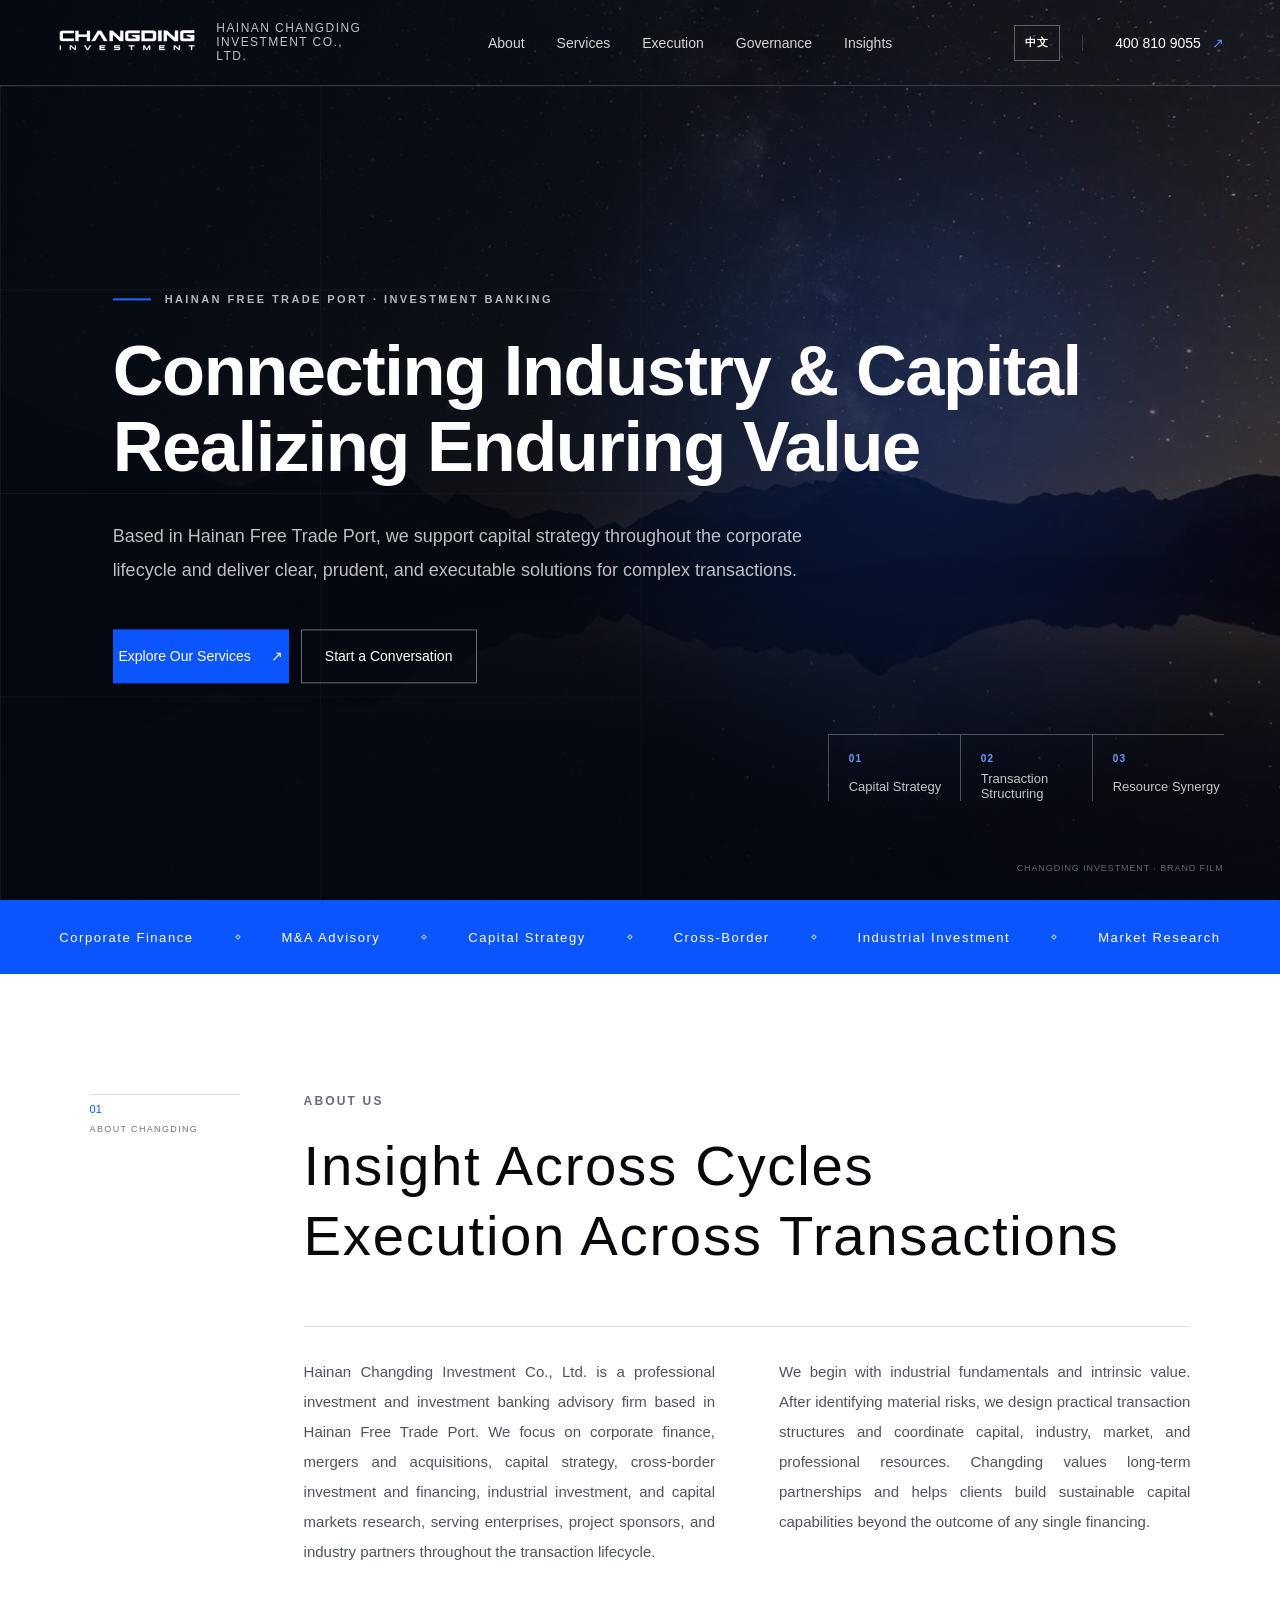
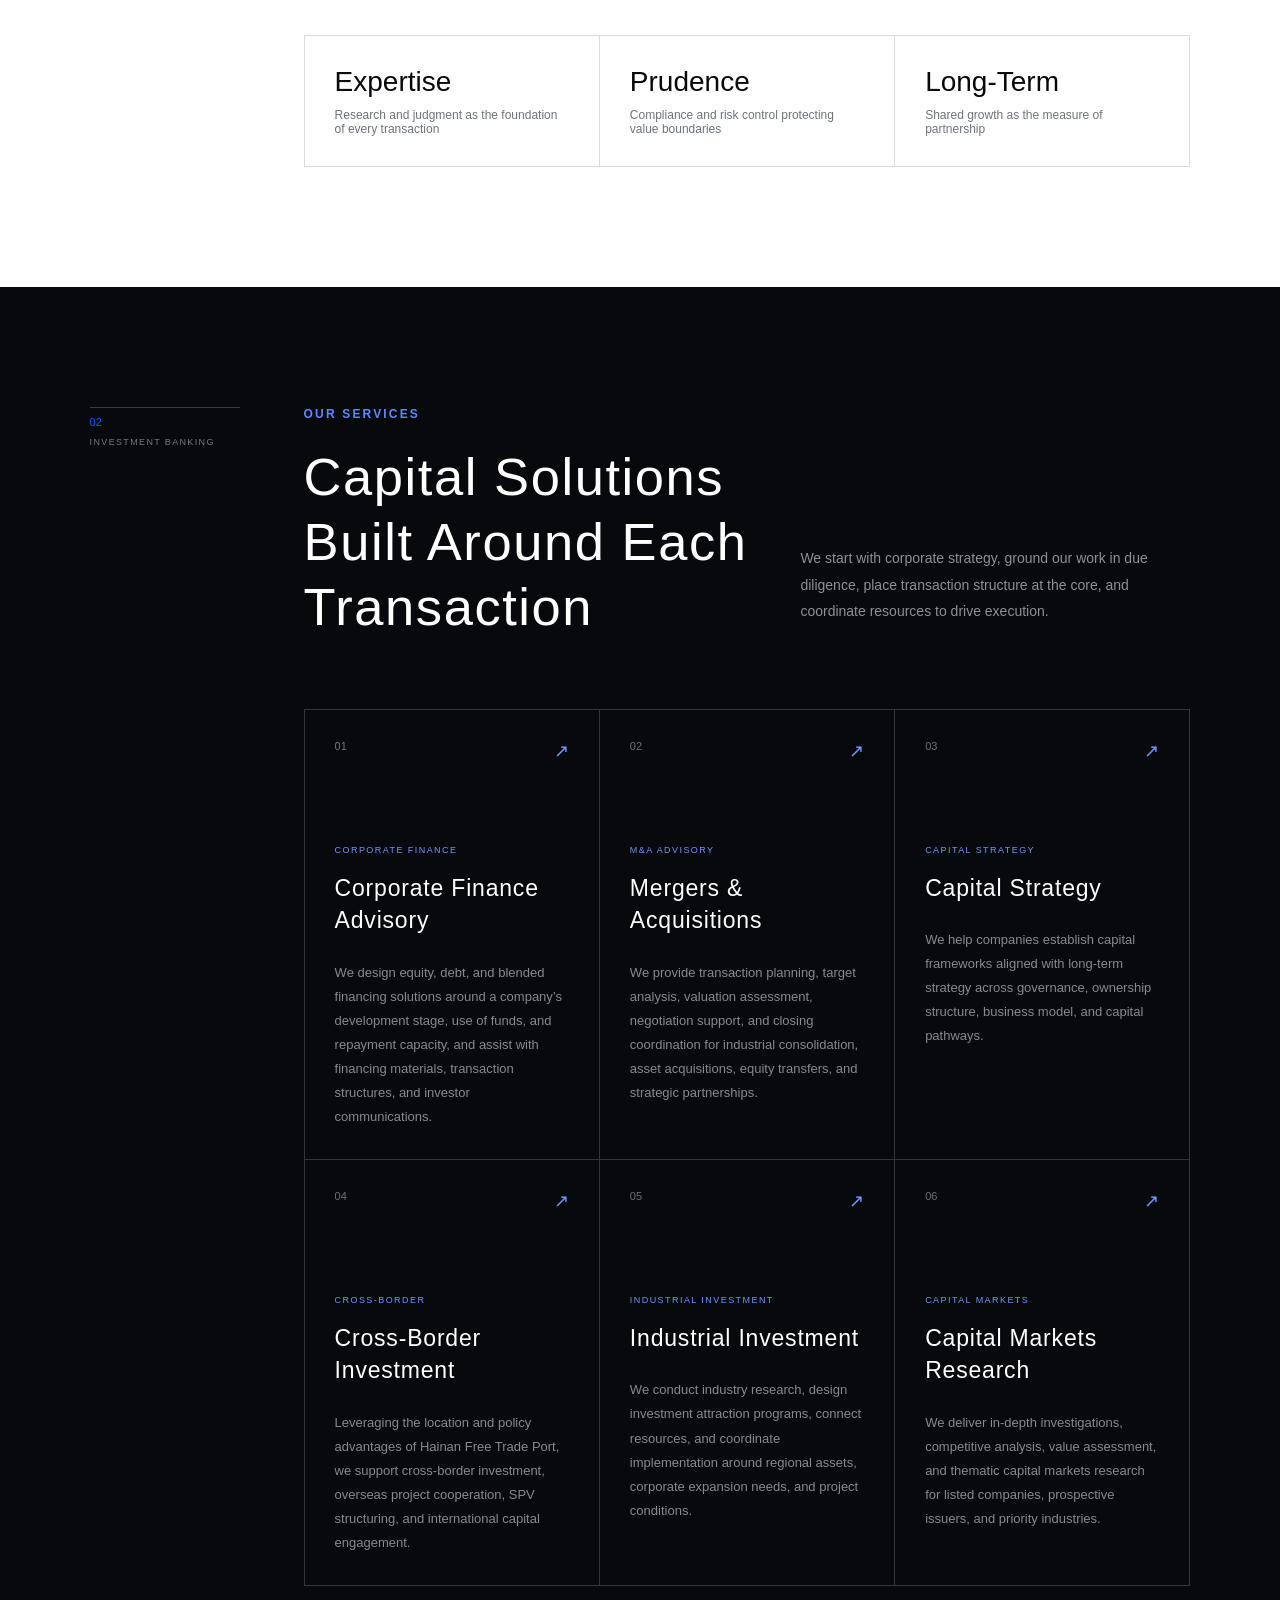
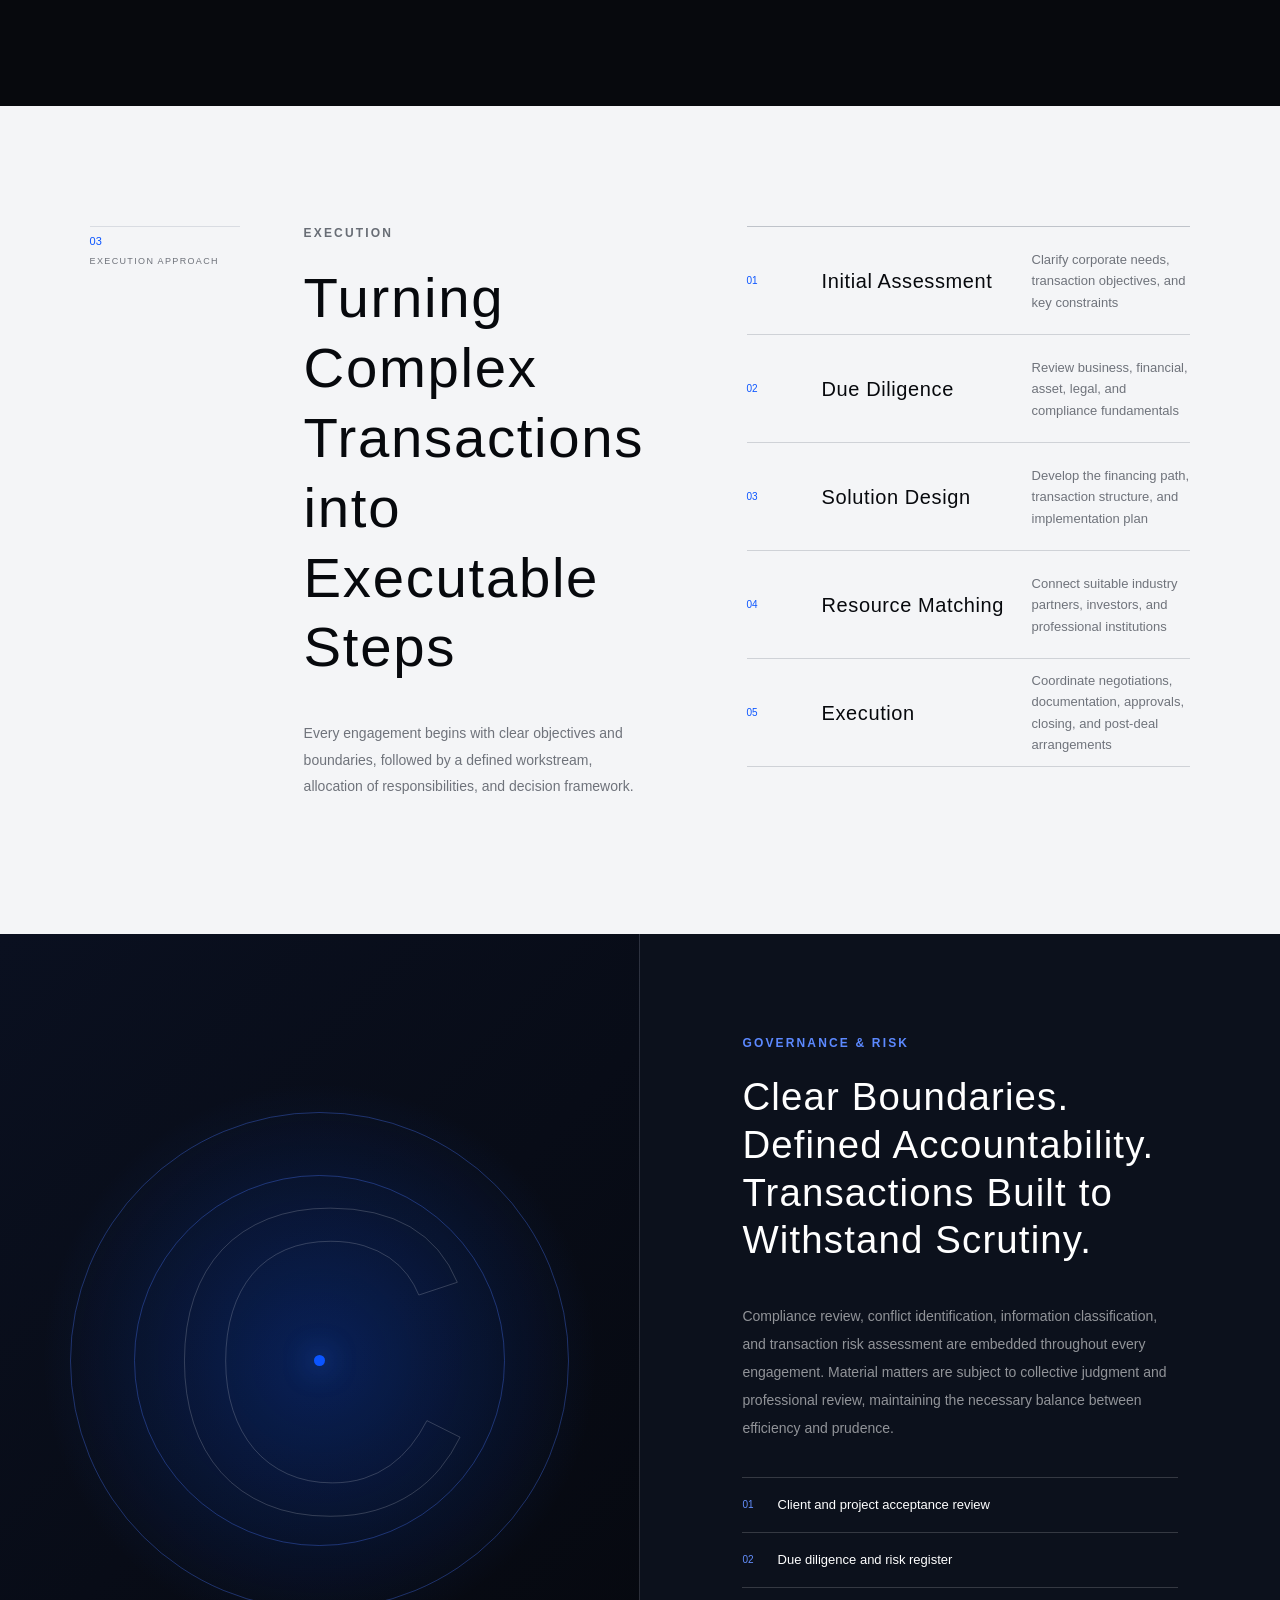
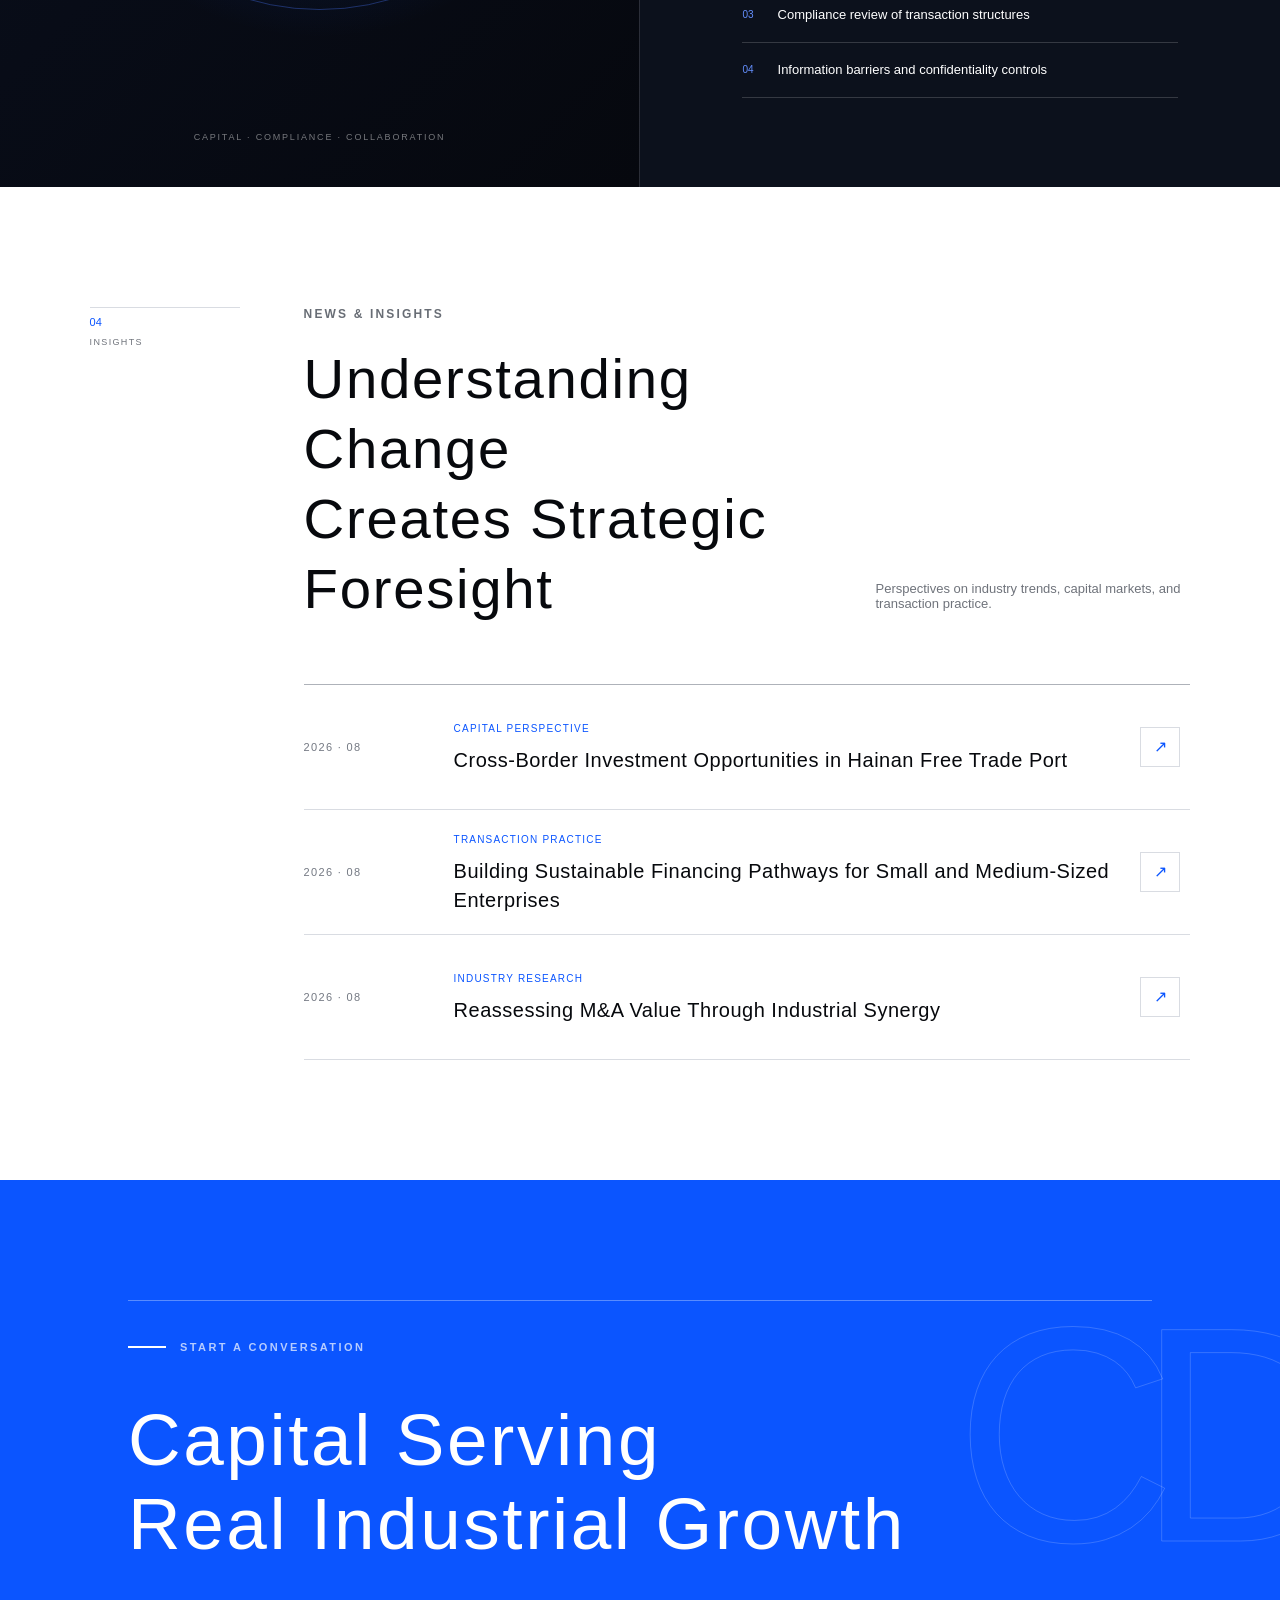
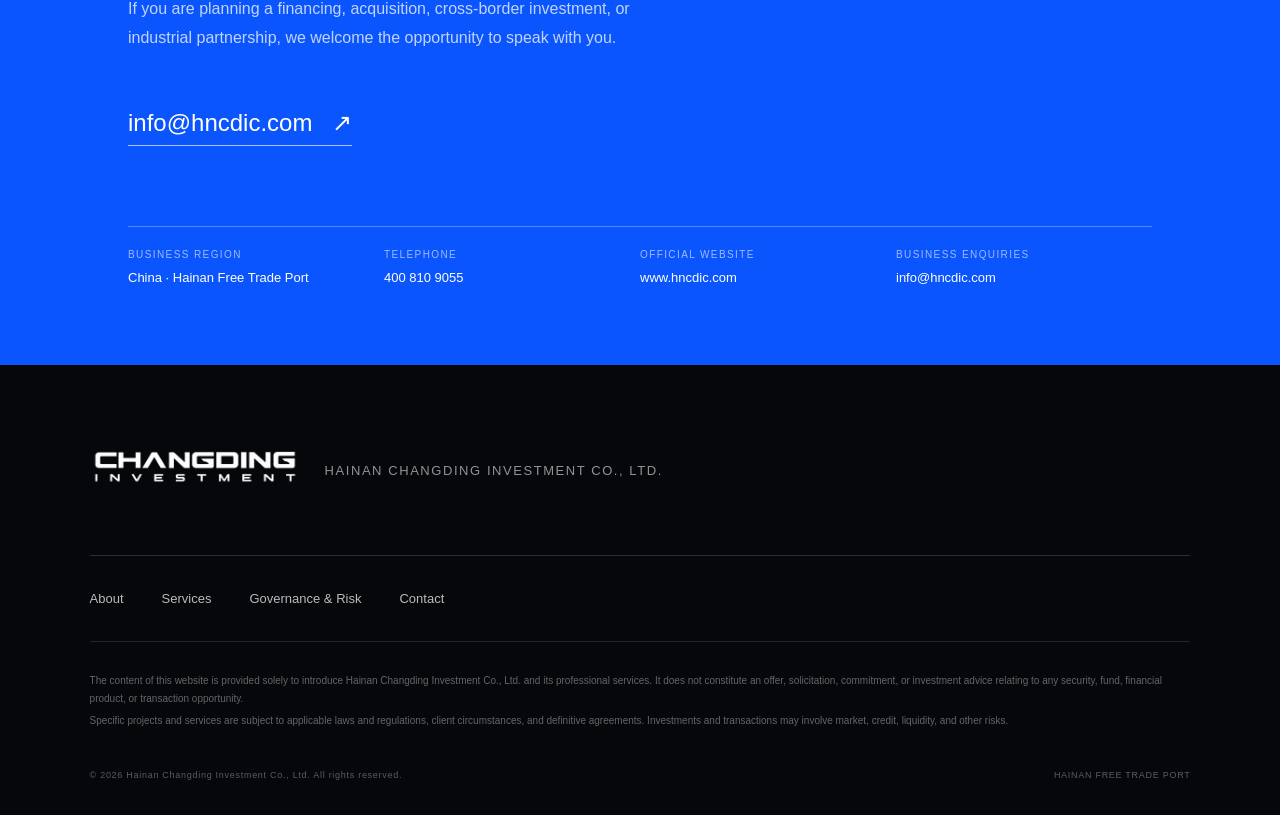
==== en/index.html @ 8d7a8ef8 "Add complete English website" ====
<!doctype html>
<html lang="en">
<head>
  <meta charset="utf-8">
  <meta name="viewport" content="width=device-width,initial-scale=1">
  <title>Hainan Changding Investment Co., Ltd. | Investment Banking &amp; Capital Advisory</title>
  <meta name="description" content="Hainan Changding Investment Co., Ltd., based in Hainan Free Trade Port, provides corporate finance, M&amp;A, capital strategy, cross-border investment and financing, industrial investment, and capital markets research.">
  <meta name="keywords" content="Hainan Changding Investment,investment banking,corporate finance,M&amp;A advisory,cross-border investment,Hainan Free Trade Port">
  <link rel="alternate" hreflang="zh-CN" href="https://hncdic.com/">
  <link rel="alternate" hreflang="en" href="https://hncdic.com/en/">
  <link rel="alternate" hreflang="x-default" href="https://hncdic.com/">
  <link rel="icon" href="../favicon.svg" type="image/svg+xml">
  <link rel="stylesheet" href="../styles.css?v=20260830-8">
</head>
<body class="english-page">
<main>
  <header class="site-header">
    <a class="brand" href="#top" aria-label="Hainan Changding Investment homepage">
      <img src="../changding-logo.png" alt="CHANGDING INVESTMENT">
      <span>HAINAN CHANGDING INVESTMENT CO., LTD.</span>
    </a>
    <nav class="desktop-nav" aria-label="Primary navigation">
      <a href="#about">About</a><a href="#services">Services</a><a href="#approach">Execution</a><a href="#governance">Governance</a><a href="#insights">Insights</a>
    </nav>
    <div class="header-tools">
      <a class="lang-switch" href="../" lang="zh-CN" aria-label="切换到中文">中文</a>
      <a class="header-contact" href="tel:4008109055">400 810 9055 <span>↗</span></a>
    </div>
    <details class="mobile-menu">
      <summary aria-label="Open navigation">MENU</summary>
      <nav><a href="#about">About</a><a href="#services">Services</a><a href="#approach">Execution</a><a href="#governance">Governance</a><a href="#insights">Insights</a><a href="#contact">Contact</a></nav>
    </details>
  </header>

  <section class="hero" id="top">
    <video id="hero-video" class="hero-video" autoplay muted loop playsinline webkit-playsinline preload="auto" poster="../hero-poster.jpg?v=2" aria-hidden="true" disablepictureinpicture>
      <source src="../hero-background.mp4?v=2" type="video/mp4">
    </video>
    <div class="hero-grid" aria-hidden="true"></div>
    <div class="hero-content">
      <p class="eyebrow"><span></span> HAINAN FREE TRADE PORT · INVESTMENT BANKING</p>
      <h1>Connecting Industry &amp; Capital<br>Realizing Enduring Value</h1>
      <p class="hero-lead">Based in Hainan Free Trade Port, we support capital strategy throughout the corporate lifecycle and deliver clear, prudent, and executable solutions for complex transactions.</p>
      <div class="hero-actions"><a class="button button-blue" href="#services">Explore Our Services <span>↗</span></a><a class="button button-ghost" href="#contact">Start a Conversation</a></div>
    </div>
    <div class="hero-side"><div><strong>01</strong><span>Capital Strategy</span></div><div><strong>02</strong><span>Transaction Structuring</span></div><div><strong>03</strong><span>Resource Synergy</span></div></div>
    <p class="photo-credit">CHANGDING INVESTMENT · BRAND FILM</p>
  </section>

  <div class="ticker" aria-label="Core services"><div><span>Corporate Finance</span><i></i><span>M&amp;A Advisory</span><i></i><span>Capital Strategy</span><i></i><span>Cross-Border</span><i></i><span>Industrial Investment</span><i></i><span>Market Research</span></div></div>

  <section class="section about" id="about">
    <div class="section-label"><span>01</span><p>ABOUT CHANGDING</p></div>
    <div class="about-main">
      <p class="kicker">ABOUT US</p><h2>Insight Across Cycles<br>Execution Across Transactions</h2>
      <div class="about-copy">
        <p>Hainan Changding Investment Co., Ltd. is a professional investment and investment banking advisory firm based in Hainan Free Trade Port. We focus on corporate finance, mergers and acquisitions, capital strategy, cross-border investment and financing, industrial investment, and capital markets research, serving enterprises, project sponsors, and industry partners throughout the transaction lifecycle.</p>
        <p>We begin with industrial fundamentals and intrinsic value. After identifying material risks, we design practical transaction structures and coordinate capital, industry, market, and professional resources. Changding values long-term partnerships and helps clients build sustainable capital capabilities beyond the outcome of any single financing.</p>
      </div>
      <div class="principles"><div><strong>Expertise</strong><span>Research and judgment as the foundation of every transaction</span></div><div><strong>Prudence</strong><span>Compliance and risk control protecting value boundaries</span></div><div><strong>Long-Term</strong><span>Shared growth as the measure of partnership</span></div></div>
    </div>
  </section>

  <section class="section services" id="services">
    <div class="section-label light"><span>02</span><p>INVESTMENT BANKING</p></div>
    <div>
      <div class="services-head"><div><p class="kicker blue">OUR SERVICES</p><h2>Capital Solutions<br>Built Around Each Transaction</h2></div><p>We start with corporate strategy, ground our work in due diligence, place transaction structure at the core, and coordinate resources to drive execution.</p></div>
      <div class="service-grid">
        <article><div class="service-top"><span>01</span><i>↗</i></div><p class="service-en">CORPORATE FINANCE</p><h3>Corporate Finance Advisory</h3><p>We design equity, debt, and blended financing solutions around a company’s development stage, use of funds, and repayment capacity, and assist with financing materials, transaction structures, and investor communications.</p></article>
        <article><div class="service-top"><span>02</span><i>↗</i></div><p class="service-en">M&amp;A ADVISORY</p><h3>Mergers &amp; Acquisitions</h3><p>We provide transaction planning, target analysis, valuation assessment, negotiation support, and closing coordination for industrial consolidation, asset acquisitions, equity transfers, and strategic partnerships.</p></article>
        <article><div class="service-top"><span>03</span><i>↗</i></div><p class="service-en">CAPITAL STRATEGY</p><h3>Capital Strategy</h3><p>We help companies establish capital frameworks aligned with long-term strategy across governance, ownership structure, business model, and capital pathways.</p></article>
        <article><div class="service-top"><span>04</span><i>↗</i></div><p class="service-en">CROSS-BORDER</p><h3>Cross-Border Investment</h3><p>Leveraging the location and policy advantages of Hainan Free Trade Port, we support cross-border investment, overseas project cooperation, SPV structuring, and international capital engagement.</p></article>
        <article><div class="service-top"><span>05</span><i>↗</i></div><p class="service-en">INDUSTRIAL INVESTMENT</p><h3>Industrial Investment</h3><p>We conduct industry research, design investment attraction programs, connect resources, and coordinate implementation around regional assets, corporate expansion needs, and project conditions.</p></article>
        <article><div class="service-top"><span>06</span><i>↗</i></div><p class="service-en">CAPITAL MARKETS</p><h3>Capital Markets Research</h3><p>We deliver in-depth investigations, competitive analysis, value assessment, and thematic capital markets research for listed companies, prospective issuers, and priority industries.</p></article>
      </div>
    </div>
  </section>

  <section class="section approach" id="approach">
    <div class="section-label"><span>03</span><p>EXECUTION APPROACH</p></div>
    <div class="approach-layout">
      <div class="approach-intro"><p class="kicker">EXECUTION</p><h2>Turning Complex Transactions<br>into Executable Steps</h2><p>Every engagement begins with clear objectives and boundaries, followed by a defined workstream, allocation of responsibilities, and decision framework.</p></div>
      <div class="process-list">
        <div class="process-item"><span>01</span><h3>Initial Assessment</h3><p>Clarify corporate needs, transaction objectives, and key constraints</p></div>
        <div class="process-item"><span>02</span><h3>Due Diligence</h3><p>Review business, financial, asset, legal, and compliance fundamentals</p></div>
        <div class="process-item"><span>03</span><h3>Solution Design</h3><p>Develop the financing path, transaction structure, and implementation plan</p></div>
        <div class="process-item"><span>04</span><h3>Resource Matching</h3><p>Connect suitable industry partners, investors, and professional institutions</p></div>
        <div class="process-item"><span>05</span><h3>Execution</h3><p>Coordinate negotiations, documentation, approvals, closing, and post-deal arrangements</p></div>
      </div>
    </div>
  </section>

  <section class="governance" id="governance">
    <div class="governance-visual"><span class="giant-c">C</span><div class="orbit orbit-one"></div><div class="orbit orbit-two"></div><div class="core-dot"></div><p>CAPITAL · COMPLIANCE · COLLABORATION</p></div>
    <div class="governance-copy"><p class="kicker blue">GOVERNANCE &amp; RISK</p><h2>Clear Boundaries. Defined Accountability.<br>Transactions Built to Withstand Scrutiny.</h2><p>Compliance review, conflict identification, information classification, and transaction risk assessment are embedded throughout every engagement. Material matters are subject to collective judgment and professional review, maintaining the necessary balance between efficiency and prudence.</p><ul><li><span>01</span>Client and project acceptance review</li><li><span>02</span>Due diligence and risk register</li><li><span>03</span>Compliance review of transaction structures</li><li><span>04</span>Information barriers and confidentiality controls</li></ul></div>
  </section>

  <section class="section insights" id="insights">
    <div class="section-label"><span>04</span><p>INSIGHTS</p></div>
    <div><div class="insights-head"><div><p class="kicker">NEWS &amp; INSIGHTS</p><h2>Understanding Change<br>Creates Strategic Foresight</h2></div><p>Perspectives on industry trends, capital markets, and transaction practice.</p></div>
      <div class="insight-list">
        <article><time>2026 · 08</time><div><span>CAPITAL PERSPECTIVE</span><h3>Cross-Border Investment Opportunities in Hainan Free Trade Port</h3></div><a href="#contact" aria-label="Discuss cross-border investment opportunities">↗</a></article>
        <article><time>2026 · 08</time><div><span>TRANSACTION PRACTICE</span><h3>Building Sustainable Financing Pathways for Small and Medium-Sized Enterprises</h3></div><a href="#contact" aria-label="Discuss corporate financing pathways">↗</a></article>
        <article><time>2026 · 08</time><div><span>INDUSTRY RESEARCH</span><h3>Reassessing M&amp;A Value Through Industrial Synergy</h3></div><a href="#contact" aria-label="Discuss M and A value">↗</a></article>
      </div>
    </div>
  </section>

  <section class="contact" id="contact">
    <div class="contact-line"></div><p class="eyebrow"><span></span> START A CONVERSATION</p><h2>Capital Serving<br>Real Industrial Growth</h2><p>If you are planning a financing, acquisition, cross-border investment, or industrial partnership, we welcome the opportunity to speak with you.</p><a class="contact-email" href="mailto:info@hncdic.com">info@hncdic.com <span>↗</span></a>
    <div class="contact-meta"><div><span>BUSINESS REGION</span><strong>China · Hainan Free Trade Port</strong></div><div><span>TELEPHONE</span><strong><a href="tel:4008109055">400 810 9055</a></strong></div><div><span>OFFICIAL WEBSITE</span><strong>www.hncdic.com</strong></div><div><span>BUSINESS ENQUIRIES</span><strong>info@hncdic.com</strong></div></div>
  </section>

  <footer>
    <div class="footer-brand"><img src="../changding-logo.png" alt="CHANGDING INVESTMENT"><p>HAINAN CHANGDING INVESTMENT CO., LTD.</p></div>
    <div class="footer-links"><a href="#about">About</a><a href="#services">Services</a><a href="#governance">Governance &amp; Risk</a><a href="#contact">Contact</a></div>
    <div class="legal"><p>The content of this website is provided solely to introduce Hainan Changding Investment Co., Ltd. and its professional services. It does not constitute an offer, solicitation, commitment, or investment advice relating to any security, fund, financial product, or transaction opportunity.</p><p>Specific projects and services are subject to applicable laws and regulations, client circumstances, and definitive agreements. Investments and transactions may involve market, credit, liquidity, and other risks.</p></div>
    <div class="copyright"><span>© 2026 Hainan Changding Investment Co., Ltd. All rights reserved.</span><span>HAINAN FREE TRADE PORT</span></div>
  </footer>
</main>
<script>
  (() => {
    const video = document.getElementById('hero-video');
    if (!video) return;

    video.muted = true;
    video.defaultMuted = true;
    video.playsInline = true;

    const startVideo = () => {
      const playback = video.play();
      if (playback && typeof playback.catch === 'function') playback.catch(() => {});
    };

    if (video.readyState >= 2) startVideo();
    video.addEventListener('loadeddata', startVideo, { once: true });
    video.addEventListener('canplay', startVideo, { once: true });
    window.addEventListener('pageshow', startVideo);
    document.addEventListener('visibilitychange', () => {
      if (!document.hidden) startVideo();
    });
    ['pointerdown', 'touchstart', 'keydown'].forEach((eventName) => {
      window.addEventListener(eventName, startVideo, { once: true, passive: true });
    });
  })();
</script>
</body>
</html>
---- styles.css ----
:root { --ink:#07090d; --blue:#0b55ff; --blue-bright:#1f68ff; --paper:#f4f5f7; --line:#d9dce2; --muted:#6f737b; }
* { box-sizing:border-box; }
html { scroll-behavior:smooth; }
body { margin:0; background:#fff; color:var(--ink); font-family:Arial,"PingFang SC","Microsoft YaHei",sans-serif; -webkit-font-smoothing:antialiased; }
a { color:inherit; text-decoration:none; }
img { display:block; max-width:100%; }

.site-header { height:86px; display:grid; grid-template-columns:310px 1fr auto; align-items:center; padding:0 4.4vw; border-bottom:1px solid rgba(255,255,255,.18); position:absolute; inset:0 0 auto; z-index:20; color:#fff; }
.brand { display:flex; align-items:center; gap:18px; }
.brand img { width:142px; filter:brightness(0) invert(1); }
.brand span { font-size:12px; letter-spacing:.12em; color:rgba(255,255,255,.75); }
.desktop-nav { display:flex; justify-content:center; gap:clamp(18px,2.5vw,42px); font-size:14px; }
.desktop-nav a { position:relative; color:rgba(255,255,255,.82); transition:color .25s ease; }
.desktop-nav a::after { content:""; height:2px; background:var(--blue-bright); position:absolute; left:0; right:100%; bottom:-10px; transition:right .25s ease; }
.desktop-nav a:hover { color:#fff; }
.desktop-nav a:hover::after { right:0; }
.header-tools { display:flex; align-items:center; gap:22px; }
.lang-switch { min-width:42px; height:36px; padding:0 10px; display:inline-flex; align-items:center; justify-content:center; border:1px solid rgba(255,255,255,.32); font-size:11px; font-weight:700; letter-spacing:.1em; transition:background .25s ease,border-color .25s ease; }
.lang-switch:hover { background:rgba(255,255,255,.1); border-color:rgba(255,255,255,.65); }
.header-contact { border-left:1px solid rgba(255,255,255,.18); padding-left:32px; font-size:14px; }
.header-contact span { color:#5687ff; margin-left:7px; }
.mobile-menu { display:none; }

.hero { min-height:780px; height:100vh; position:relative; color:#fff; overflow:hidden; background:#050812 url("hero-poster.jpg") center/cover no-repeat; }
.hero-video { position:absolute; inset:0; width:100%; height:100%; object-fit:cover; object-position:center; z-index:0; }
.hero::before { content:""; position:absolute; inset:0; z-index:1; background:linear-gradient(90deg,rgba(4,8,17,.96) 0%,rgba(4,8,17,.81) 46%,rgba(4,8,17,.38) 100%),linear-gradient(0deg,rgba(2,5,12,.72),transparent 55%); pointer-events:none; }
.hero::after { content:""; position:absolute; inset:0; z-index:1; background:radial-gradient(circle at 72% 48%,rgba(11,85,255,.2),transparent 38%); pointer-events:none; }
.hero-grid { position:absolute; inset:86px 0 0; z-index:2; background-image:linear-gradient(rgba(255,255,255,.06) 1px,transparent 1px),linear-gradient(90deg,rgba(255,255,255,.055) 1px,transparent 1px); background-size:25% 25%; mask-image:linear-gradient(90deg,#000,transparent 72%); }
.hero-content { position:absolute; left:8.8vw; top:51%; transform:translateY(-44%); z-index:3; max-width:900px; }
.eyebrow { display:flex; align-items:center; gap:14px; font-size:11px; font-weight:700; letter-spacing:.22em; color:rgba(255,255,255,.7); }
.eyebrow span { width:38px; height:2px; background:var(--blue-bright); }
.hero h1 { font-size:clamp(58px,6.6vw,110px); line-height:1.15; letter-spacing:.035em; margin:28px 0 34px; font-weight:600; }
.hero-lead { font-size:18px; line-height:1.9; color:rgba(255,255,255,.74); margin:0; max-width:680px; }
.hero-actions { display:flex; gap:12px; margin-top:42px; }
.button { min-width:176px; height:54px; display:inline-flex; align-items:center; justify-content:center; gap:20px; font-size:14px; transition:transform .25s ease,background .25s ease; }
.button:hover { transform:translateY(-2px); }
.button-blue { background:var(--blue); color:#fff; }
.button-blue:hover { background:var(--blue-bright); }
.button-ghost { border:1px solid rgba(255,255,255,.4); color:#fff; }
.button-ghost:hover { background:rgba(255,255,255,.1); }
.hero-side { position:absolute; z-index:3; right:4.4vw; bottom:11%; display:flex; border-top:1px solid rgba(255,255,255,.28); }
.hero-side div { width:132px; padding:18px 0 0 20px; border-left:1px solid rgba(255,255,255,.28); display:grid; gap:7px; }
.hero-side strong { font-size:10px; color:#6f98ff; letter-spacing:.12em; }
.hero-side span { font-size:13px; color:rgba(255,255,255,.76); }
.photo-credit { position:absolute; bottom:18px; right:4.4vw; z-index:3; font-size:9px; letter-spacing:.1em; color:rgba(255,255,255,.38); }

.ticker { height:74px; overflow:hidden; background:var(--blue); color:#fff; display:flex; align-items:center; }
.ticker div { width:100%; display:flex; align-items:center; justify-content:space-around; white-space:nowrap; padding:0 3vw; }
.ticker span { font-size:13px; letter-spacing:.12em; }
.ticker i { width:4px; height:4px; border:1px solid #fff; transform:rotate(45deg); opacity:.75; }

.section { padding:120px 7vw; display:grid; grid-template-columns:150px 1fr; gap:5vw; }
.section-label { padding-top:8px; border-top:1px solid var(--line); }
.section-label span { display:block; font-size:11px; color:var(--blue); margin-bottom:8px; }
.section-label p { margin:0; font-size:9px; line-height:1.5; letter-spacing:.15em; color:var(--muted); }
.section-label.light { border-color:rgba(255,255,255,.2); }
.section-label.light p { color:rgba(255,255,255,.45); }
.kicker { font-size:12px; font-weight:700; letter-spacing:.18em; color:#686d75; margin:0 0 23px; }
.kicker.blue { color:#5c89ff; }
.about h2,.services h2,.approach h2,.insights h2 { font-size:clamp(40px,4.4vw,72px); letter-spacing:.03em; line-height:1.24; font-weight:500; margin:0; }
.services h2 { font-size:clamp(38px,4.1vw,68px); white-space:nowrap; }
.about-main { max-width:1120px; }
.about-copy { display:grid; grid-template-columns:1fr 1fr; gap:5vw; margin-top:55px; border-top:1px solid var(--line); padding-top:30px; }
.about-copy p { margin:0; font-size:15px; line-height:2; color:#4f545c; text-align:justify; text-justify:inter-ideograph; }
.principles { display:grid; grid-template-columns:repeat(3,1fr); gap:1px; background:var(--line); margin-top:68px; border:1px solid var(--line); }
.principles div { padding:30px; background:#fff; min-height:130px; display:flex; flex-direction:column; justify-content:space-between; }
.principles strong { font-size:28px; font-weight:500; }
.principles span { font-size:12px; color:var(--muted); }

.services { background:var(--ink); color:#fff; }
.services-head { display:flex; align-items:end; justify-content:space-between; gap:40px; margin-bottom:70px; }
.services-head>p { max-width:390px; color:rgba(255,255,255,.55); font-size:14px; line-height:1.9; }
.service-grid { display:grid; grid-template-columns:repeat(3,1fr); border-top:1px solid rgba(255,255,255,.18); border-left:1px solid rgba(255,255,255,.18); }
.service-grid article { min-height:350px; padding:30px; border-right:1px solid rgba(255,255,255,.18); border-bottom:1px solid rgba(255,255,255,.18); transition:background .3s ease; }
.service-grid article:hover { background:var(--blue); }
.service-top { display:flex; justify-content:space-between; color:rgba(255,255,255,.42); font-size:11px; }
.service-top i { font-style:normal; color:#6d96ff; font-size:18px; }
.service-en { font-size:9px!important; letter-spacing:.16em; color:#6f96ff!important; margin-top:80px!important; }
.service-grid h3 { font-size:26px; font-weight:500; line-height:1.42; letter-spacing:.035em; margin:13px 0 24px; }
.service-grid article>p { font-size:13px; color:rgba(255,255,255,.52); line-height:1.85; margin:0; }
.service-grid article:hover p,.service-grid article:hover .service-top,.service-grid article:hover .service-top i { color:rgba(255,255,255,.85)!important; }

.approach { background:var(--paper); }
.approach-layout { display:grid; grid-template-columns:.8fr 1.2fr; gap:8vw; }
.approach-intro>p:last-child { margin-top:38px; max-width:440px; font-size:14px; line-height:1.9; color:var(--muted); }
.process-list { border-top:1px solid #bfc3ca; }
.process-item { display:grid; grid-template-columns:55px 140px 1fr; gap:20px; align-items:center; min-height:108px; border-bottom:1px solid #cfd2d7; }
.process-item span { font-size:10px; color:var(--blue); }
.process-item h3 { font-size:20px; line-height:1.4; letter-spacing:.03em; margin:0; font-weight:500; }
.process-item p { font-size:13px; color:var(--muted); line-height:1.65; margin:0; }

.governance { min-height:720px; display:grid; grid-template-columns:1fr 1fr; background:#0c111c; color:#fff; }
.governance-visual { position:relative; overflow:hidden; display:flex; align-items:center; justify-content:center; background:radial-gradient(circle at center,rgba(11,85,255,.28),transparent 52%),linear-gradient(135deg,#0a1020,#06080e); border-right:1px solid rgba(255,255,255,.14); }
.giant-c { font-size:min(34vw,520px); line-height:.8; font-family:Arial Black,Arial,sans-serif; color:transparent; -webkit-text-stroke:1px rgba(255,255,255,.18); }
.orbit { position:absolute; border:1px solid rgba(73,117,255,.35); border-radius:50%; }
.orbit-one { width:58%; aspect-ratio:1; }
.orbit-two { width:78%; aspect-ratio:1; }
.core-dot { position:absolute; width:11px; height:11px; border-radius:50%; background:var(--blue); box-shadow:0 0 30px #2b70ff; }
.governance-visual p { position:absolute; bottom:36px; letter-spacing:.2em; font-size:9px; color:rgba(255,255,255,.45); }
.governance-copy { padding:8vw 8vw 7vw; display:flex; flex-direction:column; justify-content:center; }
.governance-copy h2 { font-size:clamp(30px,3.3vw,60px); letter-spacing:.03em; line-height:1.24; font-weight:500; white-space:nowrap; margin:0; }
.governance-copy>p:not(.kicker) { color:rgba(255,255,255,.55); font-size:14px; line-height:2; margin:38px 0 35px; }
.governance-copy ul { list-style:none; padding:0; margin:0; border-top:1px solid rgba(255,255,255,.17); }
.governance-copy li { min-height:55px; border-bottom:1px solid rgba(255,255,255,.17); display:flex; align-items:center; gap:24px; font-size:13px; }
.governance-copy li span { color:#6590ff; font-size:10px; }

.insights-head { display:flex; align-items:end; justify-content:space-between; gap:30px; margin-bottom:60px; }
.insights-head>p { font-size:13px; color:var(--muted); }
.insight-list { border-top:1px solid #aeb2b9; }
.insight-list article { min-height:125px; display:grid; grid-template-columns:150px 1fr 50px; align-items:center; border-bottom:1px solid var(--line); transition:background .25s ease,padding .25s ease; }
.insight-list article:hover { background:#f4f6fa; padding:0 20px; }
.insight-list time { font-size:11px; letter-spacing:.12em; color:#737882; }
.insight-list article div span { font-size:10px; color:var(--blue); letter-spacing:.12em; }
.insight-list h3 { margin:10px 0 0; font-size:20px; line-height:1.45; letter-spacing:.025em; font-weight:500; }
.insight-list a { width:40px; height:40px; display:grid; place-items:center; border:1px solid var(--line); color:var(--blue); }

.contact { min-height:730px; padding:120px 10vw 80px; background:var(--blue); color:#fff; position:relative; overflow:hidden; }
.contact::after { content:"CD"; position:absolute; right:-3vw; top:10%; font-family:Arial Black,Arial,sans-serif; font-size:24vw; letter-spacing:-.13em; color:transparent; -webkit-text-stroke:1px rgba(255,255,255,.18); pointer-events:none; }
.contact-line { width:100%; height:1px; background:rgba(255,255,255,.32); margin-bottom:40px; position:relative; z-index:1; }
.contact .eyebrow { position:relative; z-index:1; }
.contact .eyebrow span { background:#fff; }
.contact h2 { position:relative; z-index:1; font-size:clamp(56px,6.6vw,110px); font-weight:500; line-height:1.15; letter-spacing:.035em; margin:45px 0 30px; }
.contact>p:not(.eyebrow) { position:relative; z-index:1; max-width:570px; line-height:1.8; color:rgba(255,255,255,.75); }
.contact-email { position:relative; z-index:1; display:inline-flex; gap:20px; align-items:center; margin-top:40px; font-size:24px; border-bottom:1px solid rgba(255,255,255,.65); padding-bottom:8px; }
.contact-meta { position:relative; z-index:1; display:grid; grid-template-columns:repeat(4,1fr); margin-top:80px; border-top:1px solid rgba(255,255,255,.3); }
.contact-meta div { padding:22px 18px 0 0; display:grid; gap:10px; }
.contact-meta span { font-size:10px; letter-spacing:.14em; color:rgba(255,255,255,.6); }
.contact-meta strong { font-size:13px; font-weight:500; }

footer { background:#05070a; color:#fff; padding:70px 7vw 35px; }
.footer-brand { display:flex; align-items:center; gap:25px; padding-bottom:50px; border-bottom:1px solid rgba(255,255,255,.15); }
.footer-brand img { width:210px; filter:brightness(0) invert(1); }
.footer-brand p { font-size:13px; letter-spacing:.12em; color:rgba(255,255,255,.56); }
.footer-links { display:flex; gap:38px; padding:35px 0; font-size:13px; }
.footer-links a { color:rgba(255,255,255,.72); }
.legal { border-top:1px solid rgba(255,255,255,.12); padding-top:25px; max-width:1100px; }
.legal p { color:rgba(255,255,255,.38); font-size:10px; line-height:1.75; margin:5px 0; }
.copyright { margin-top:40px; display:flex; justify-content:space-between; color:rgba(255,255,255,.34); font-size:9px; letter-spacing:.08em; }

.english-page .hero-content { max-width:1050px; }
.english-page .hero h1 { max-width:1000px; font-size:clamp(52px,5.5vw,88px); line-height:1.08; letter-spacing:-.02em; }
.english-page .hero-lead { max-width:740px; }
.english-page .services h2 { white-space:normal; }
.english-page .governance-copy h2 { white-space:normal; font-size:clamp(30px,3vw,54px); }
.english-page .service-grid h3 { font-size:23px; }
.english-page .process-item { grid-template-columns:55px 190px 1fr; }
.english-page .contact h2 { font-size:clamp(50px,5.7vw,92px); }

@media (max-width:1100px) {
  .site-header { grid-template-columns:280px 1fr auto; }
  .english-page .brand span { display:none; }
  .desktop-nav { gap:18px; }
  .desktop-nav a:nth-last-child(2),.desktop-nav a:nth-last-child(3) { display:none; }
  .section { grid-template-columns:100px 1fr; }
  .service-grid { grid-template-columns:repeat(2,1fr); }
  .approach-layout { grid-template-columns:1fr; gap:60px; }
}

@media (max-width:760px) {
  .site-header { height:72px; padding:0 18px; grid-template-columns:1fr auto auto; gap:10px; }
  .brand { gap:12px; }
  .brand img { width:126px; }
  .brand span,.desktop-nav,.header-contact { display:none; }
  .header-tools { gap:0; }
  .lang-switch { min-width:46px; height:44px; padding:0 8px; }
  .mobile-menu { display:block; position:relative; }
  .mobile-menu summary { min-width:68px; min-height:44px; list-style:none; border:1px solid rgba(255,255,255,.4); padding:0 13px; display:grid; place-items:center; font-size:12px; cursor:pointer; }
  .mobile-menu summary::-webkit-details-marker { display:none; }
  .mobile-menu nav { position:absolute; z-index:30; right:0; top:50px; width:min(250px,calc(100vw - 36px)); padding:12px; background:#080b11; border:1px solid rgba(255,255,255,.16); box-shadow:0 18px 45px rgba(0,0,0,.45); display:grid; }
  .mobile-menu nav a { min-height:46px; padding:0 12px; border-bottom:1px solid rgba(255,255,255,.1); display:flex; align-items:center; font-size:13px; }
  .hero { min-height:0; height:auto; padding:142px 22px 36px; background-position:center; display:flex; flex-direction:column; }
  .hero-video { object-position:center; }
  .hero-grid { inset:72px 0 0; background-size:50% 25%; }
  .hero-content { position:relative; left:auto; right:auto; top:auto; transform:none; width:100%; max-width:none; }
  .hero .eyebrow { max-width:320px; align-items:flex-start; font-size:10px; line-height:1.7; letter-spacing:.18em; }
  .hero .eyebrow span { flex:0 0 30px; margin-top:8px; }
  .hero h1 { font-size:clamp(40px,11.5vw,48px); line-height:1.16; letter-spacing:.015em; margin:28px 0 24px; }
  .hero-lead { max-width:100%; font-size:15px; line-height:1.85; }
  .hero-lead br { display:none; }
  .hero-actions { flex-direction:column; width:100%; margin-top:30px; gap:10px; }
  .hero-actions .button { width:100%; min-width:0; }
  .button { height:52px; }
  .hero-side { position:relative; left:auto; right:auto; bottom:auto; width:100%; margin-top:36px; display:grid; grid-template-columns:repeat(3,1fr); }
  .hero-side div { width:auto; min-width:0; min-height:64px; padding:14px 6px 0 10px; }
  .hero-side span { font-size:12px; white-space:nowrap; }
  .photo-credit { display:none; }
  .ticker { height:auto; min-height:104px; padding:18px 22px; overflow:hidden; }
  .ticker div { width:100%; padding:0; display:grid; grid-template-columns:repeat(2,minmax(0,1fr)); gap:14px 20px; }
  .ticker i { display:none; }
  .ticker span { font-size:12px; letter-spacing:.08em; }
  .section { padding:72px 22px; display:block; }
  .section-label { display:none; }
  .about h2,.services h2,.approach h2,.insights h2 { font-size:clamp(32px,9.5vw,40px); line-height:1.28; letter-spacing:.02em; }
  .services h2 { white-space:normal; }
  .about-copy { grid-template-columns:1fr; gap:25px; margin-top:40px; }
  .principles { grid-template-columns:1fr; margin-top:45px; }
  .principles div { min-height:105px; }
  .services-head,.insights-head { display:block; }
  .services-head>p,.insights-head>p { margin-top:28px; }
  .service-grid { grid-template-columns:1fr; }
  .service-grid article { min-height:300px; }
  .service-en { margin-top:55px!important; }
  .process-item { grid-template-columns:38px 105px 1fr; gap:10px; }
  .process-item h3 { font-size:17px; }
  .process-item p { font-size:11px; }
  .governance { grid-template-columns:1fr; }
  .governance-visual { min-height:380px; border-right:0; border-bottom:1px solid rgba(255,255,255,.14); }
  .giant-c { font-size:78vw; }
  .governance-copy { padding:72px 22px; }
  .governance-copy h2 { font-size:clamp(30px,8.5vw,38px); line-height:1.3; letter-spacing:.02em; white-space:normal; }
  .insight-list article { grid-template-columns:80px 1fr 40px; min-height:135px; }
  .insight-list h3 { font-size:16px; line-height:1.5; }
  .contact { min-height:0; padding:72px 22px 60px; }
  .contact h2 { font-size:clamp(42px,12vw,54px); line-height:1.18; letter-spacing:.02em; }
  .contact-email { font-size:19px; }
  .contact-meta { grid-template-columns:1fr; gap:20px; margin-top:60px; }
  .contact-meta div { border-bottom:1px solid rgba(255,255,255,.18); padding-bottom:16px; }
  footer { padding:60px 22px 28px; }
  .footer-brand { display:block; }
  .footer-brand p { margin-top:18px; }
  .footer-links { flex-wrap:wrap; gap:18px 28px; }
  .copyright { display:grid; gap:12px; }
  .english-page .hero h1 { font-size:clamp(36px,10.8vw,46px); line-height:1.08; letter-spacing:-.02em; }
  .english-page .hero-lead { font-size:14px; line-height:1.75; }
  .english-page .hero-side span { white-space:normal; line-height:1.35; }
  .english-page .ticker span { line-height:1.4; }
  .english-page .about h2,.english-page .services h2,.english-page .approach h2,.english-page .insights h2 { font-size:clamp(30px,8.8vw,38px); }
  .english-page .process-item { grid-template-columns:34px 115px 1fr; gap:8px; }
  .english-page .process-item h3 { font-size:15px; }
  .english-page .governance-copy h2 { font-size:clamp(29px,8vw,36px); }
  .english-page .contact h2 { font-size:clamp(39px,11vw,50px); }
}

@media (max-width:380px) {
  .hero { padding-left:18px; padding-right:18px; }
  .hero h1 { font-size:40px; }
  .hero-side div { padding-left:8px; }
  .hero-side span { font-size:11px; }
}

@media (prefers-reduced-motion:reduce) { html { scroll-behavior:auto; } * { transition:none!important; } }
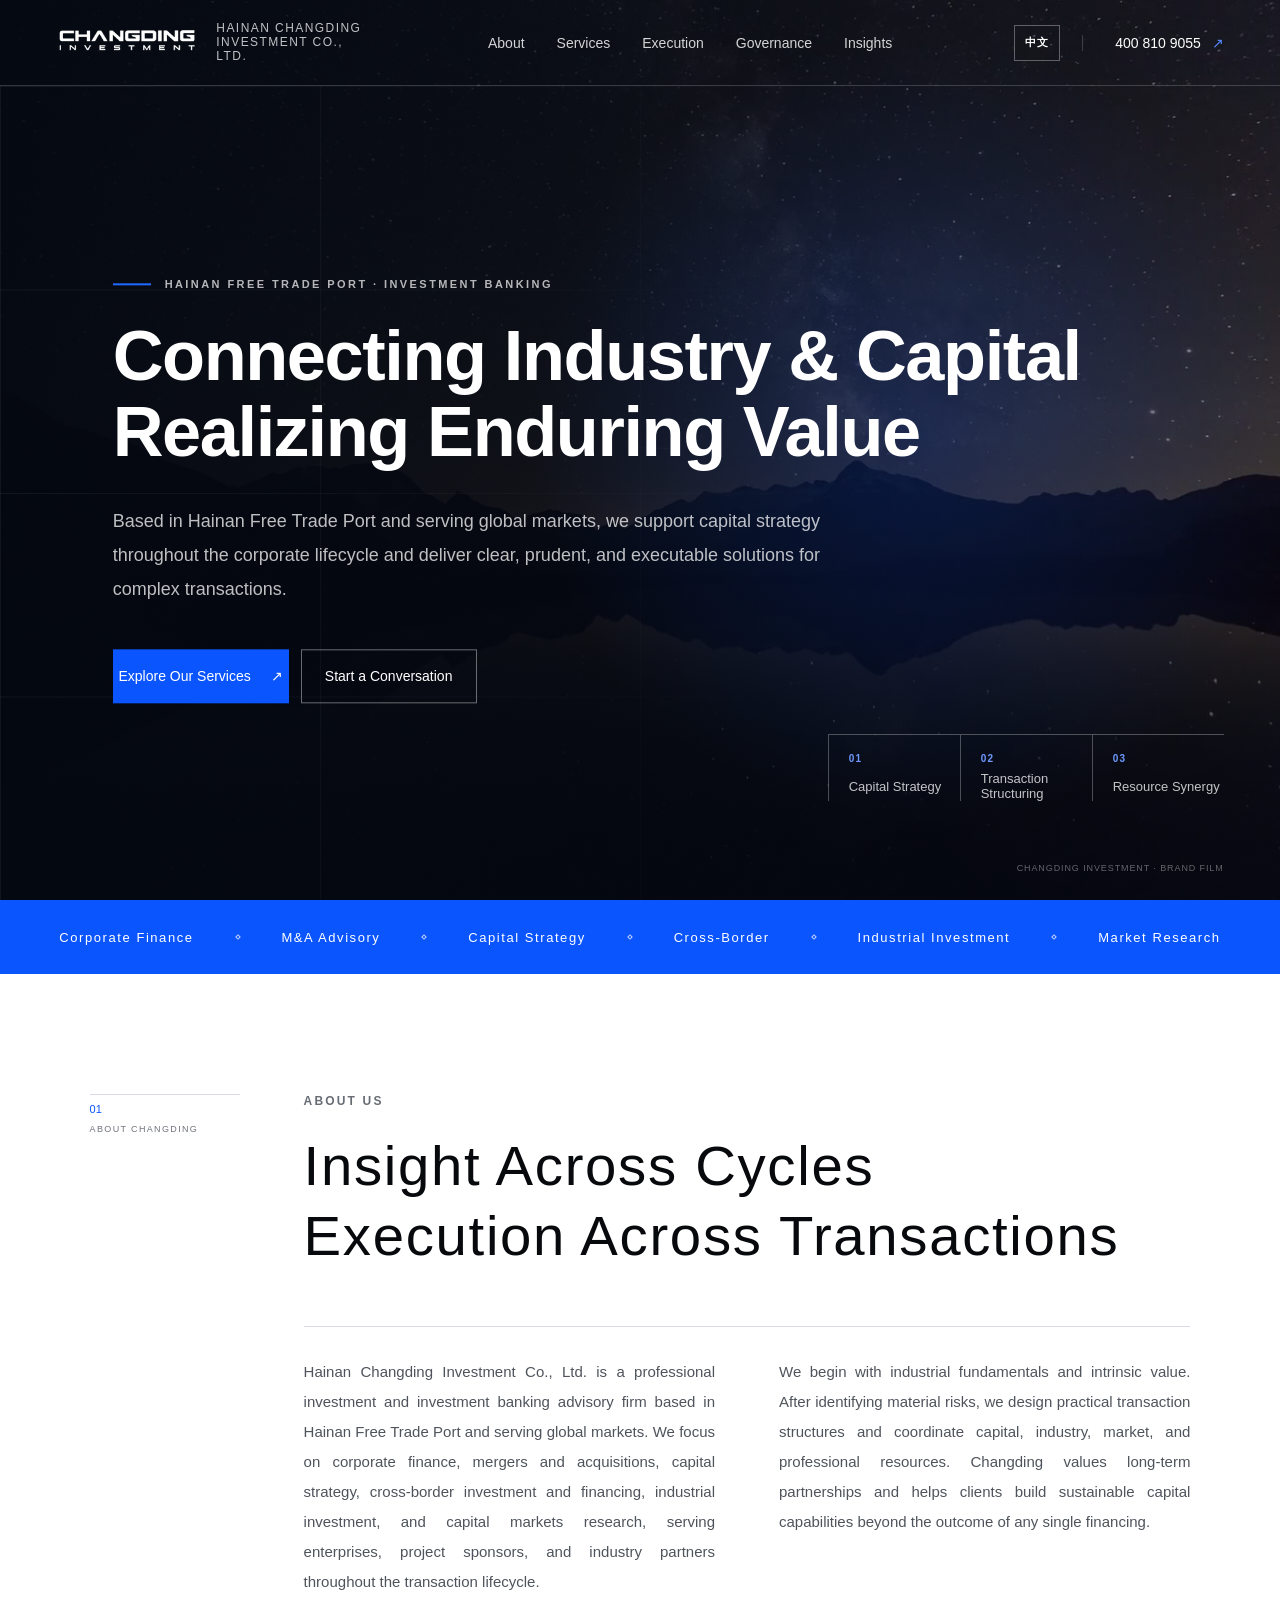
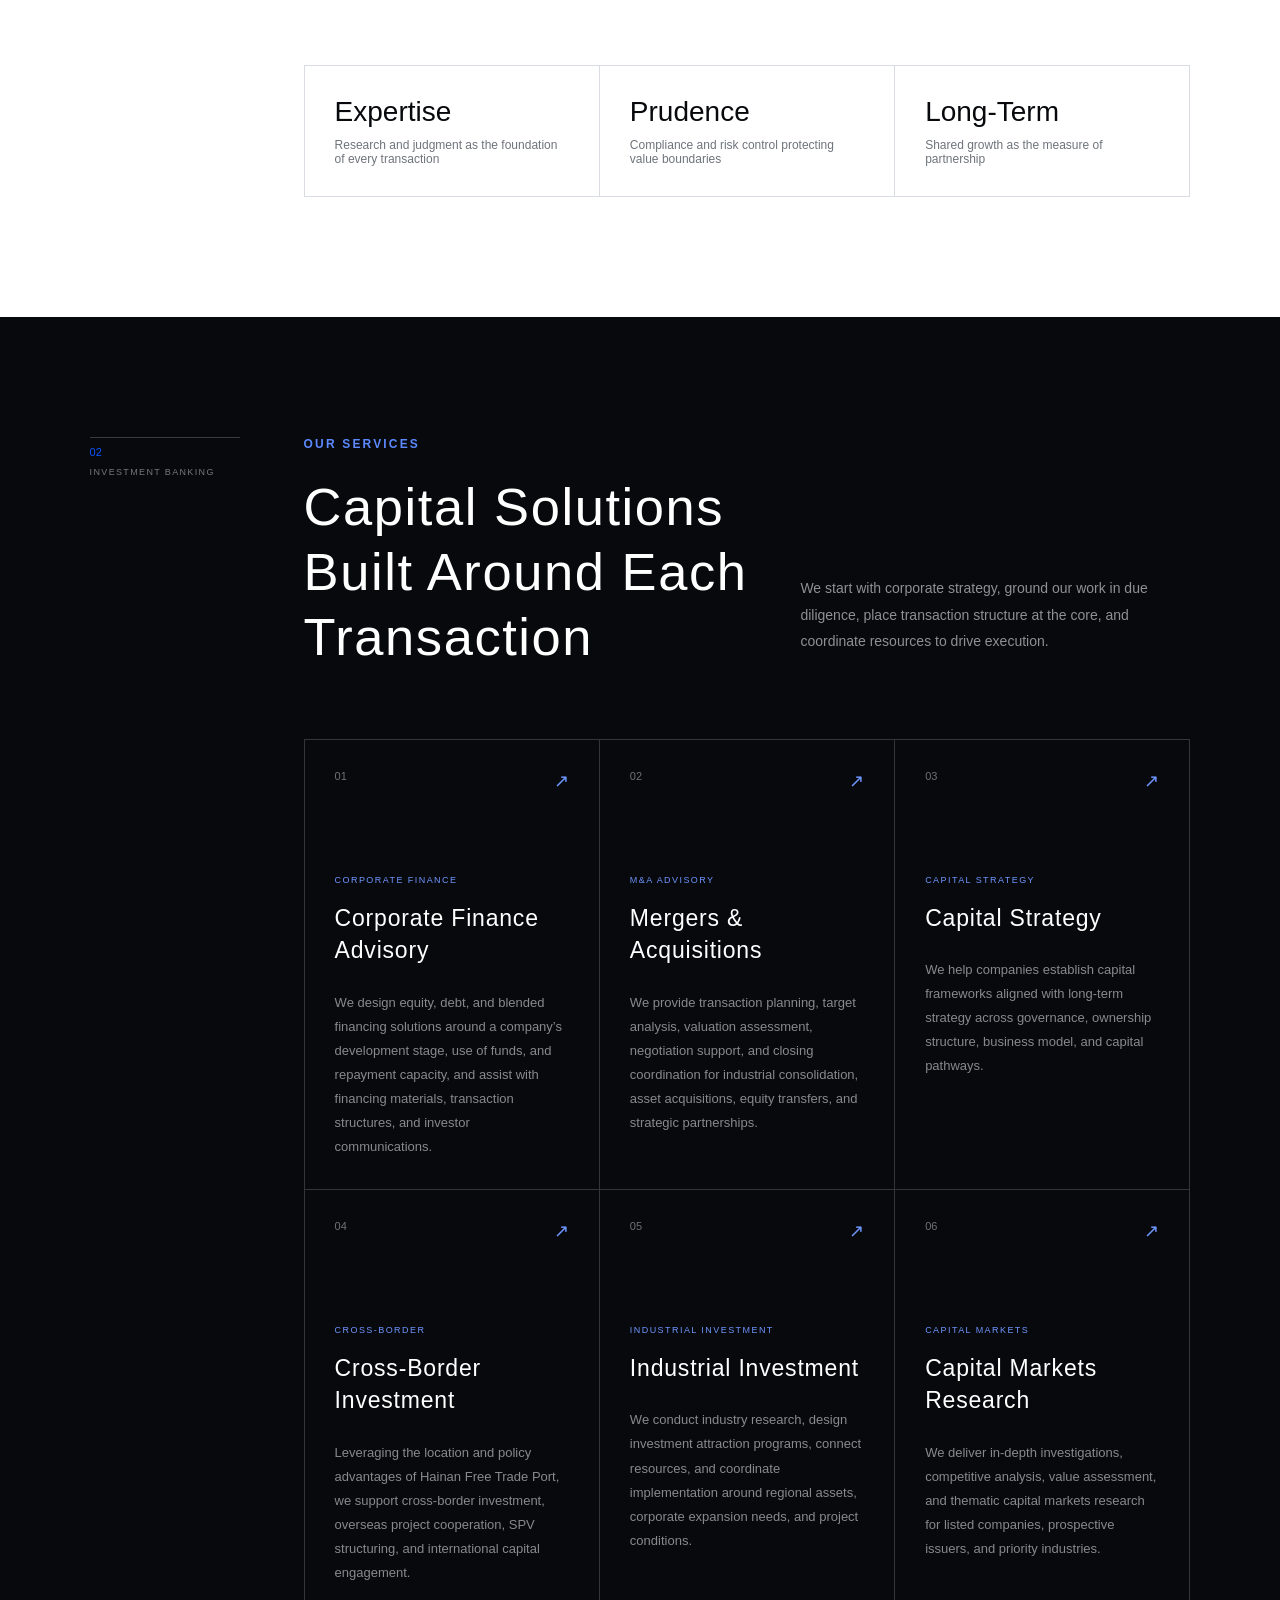
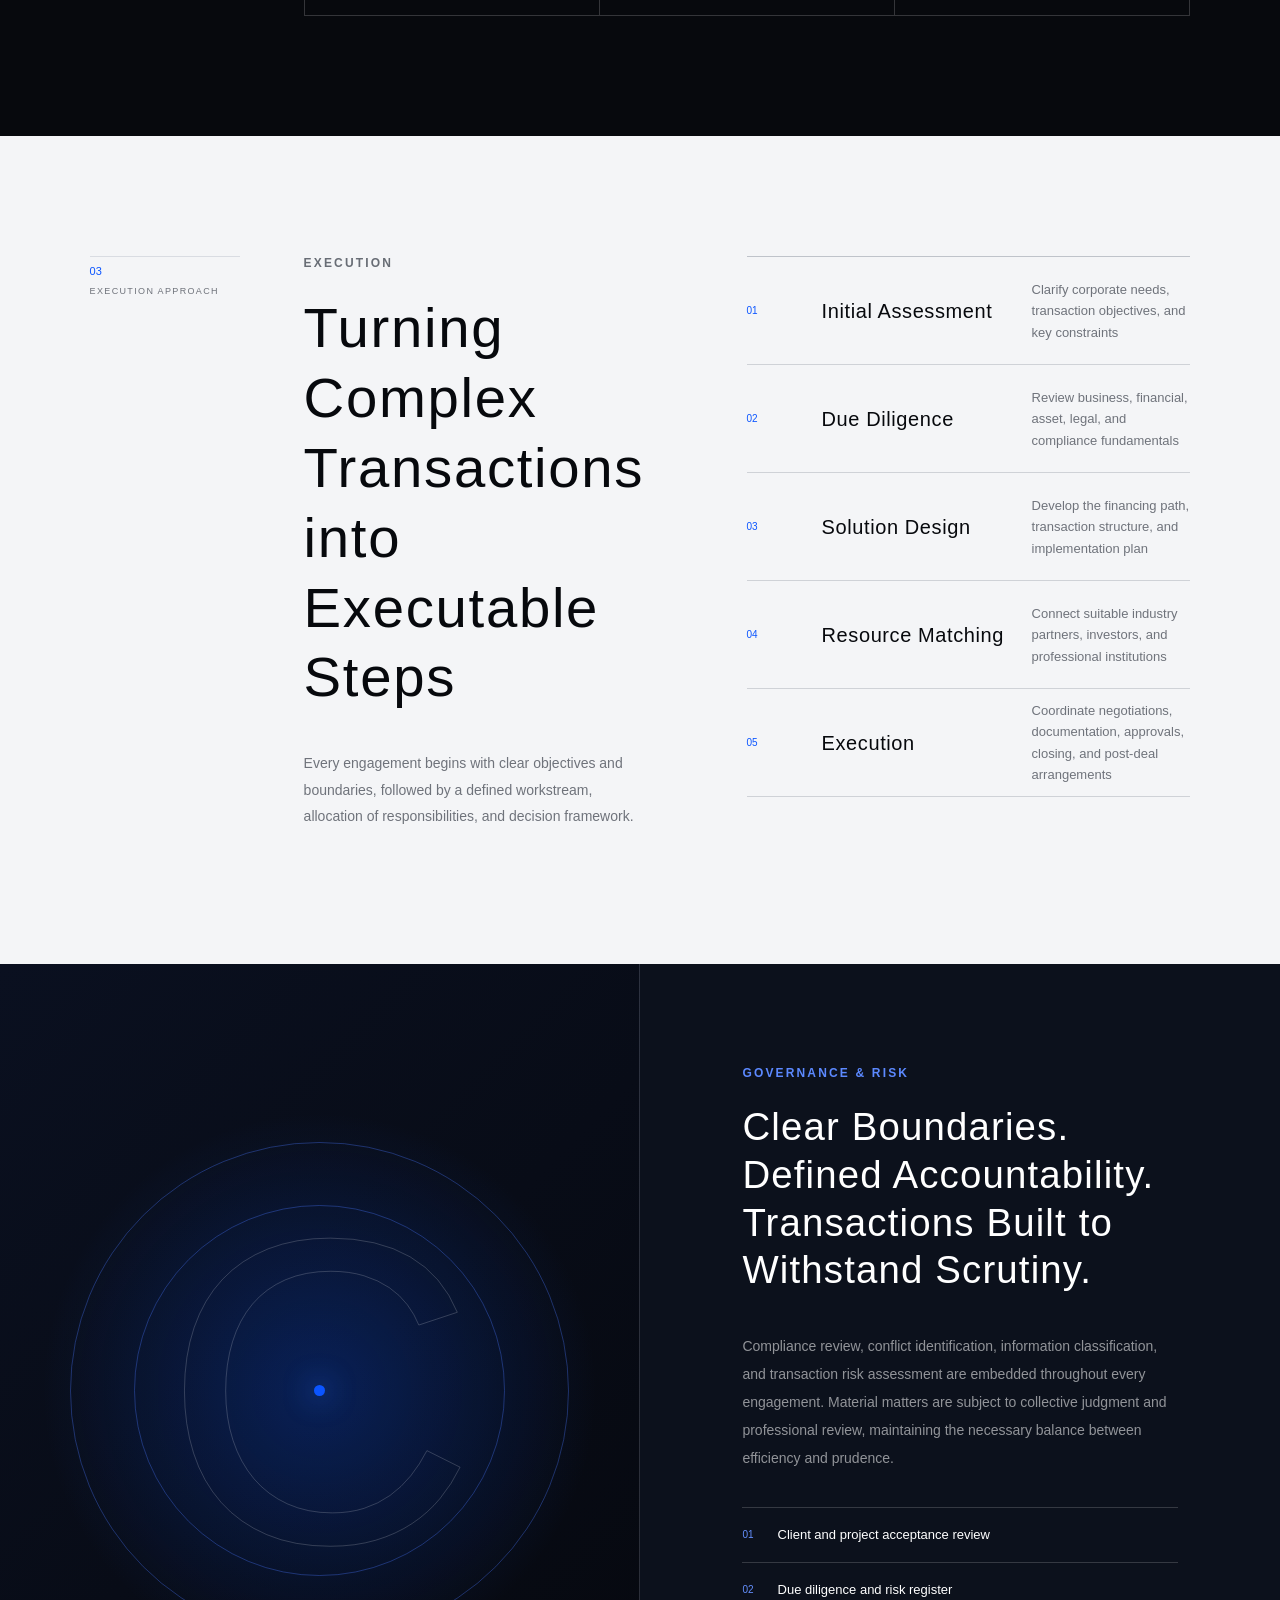
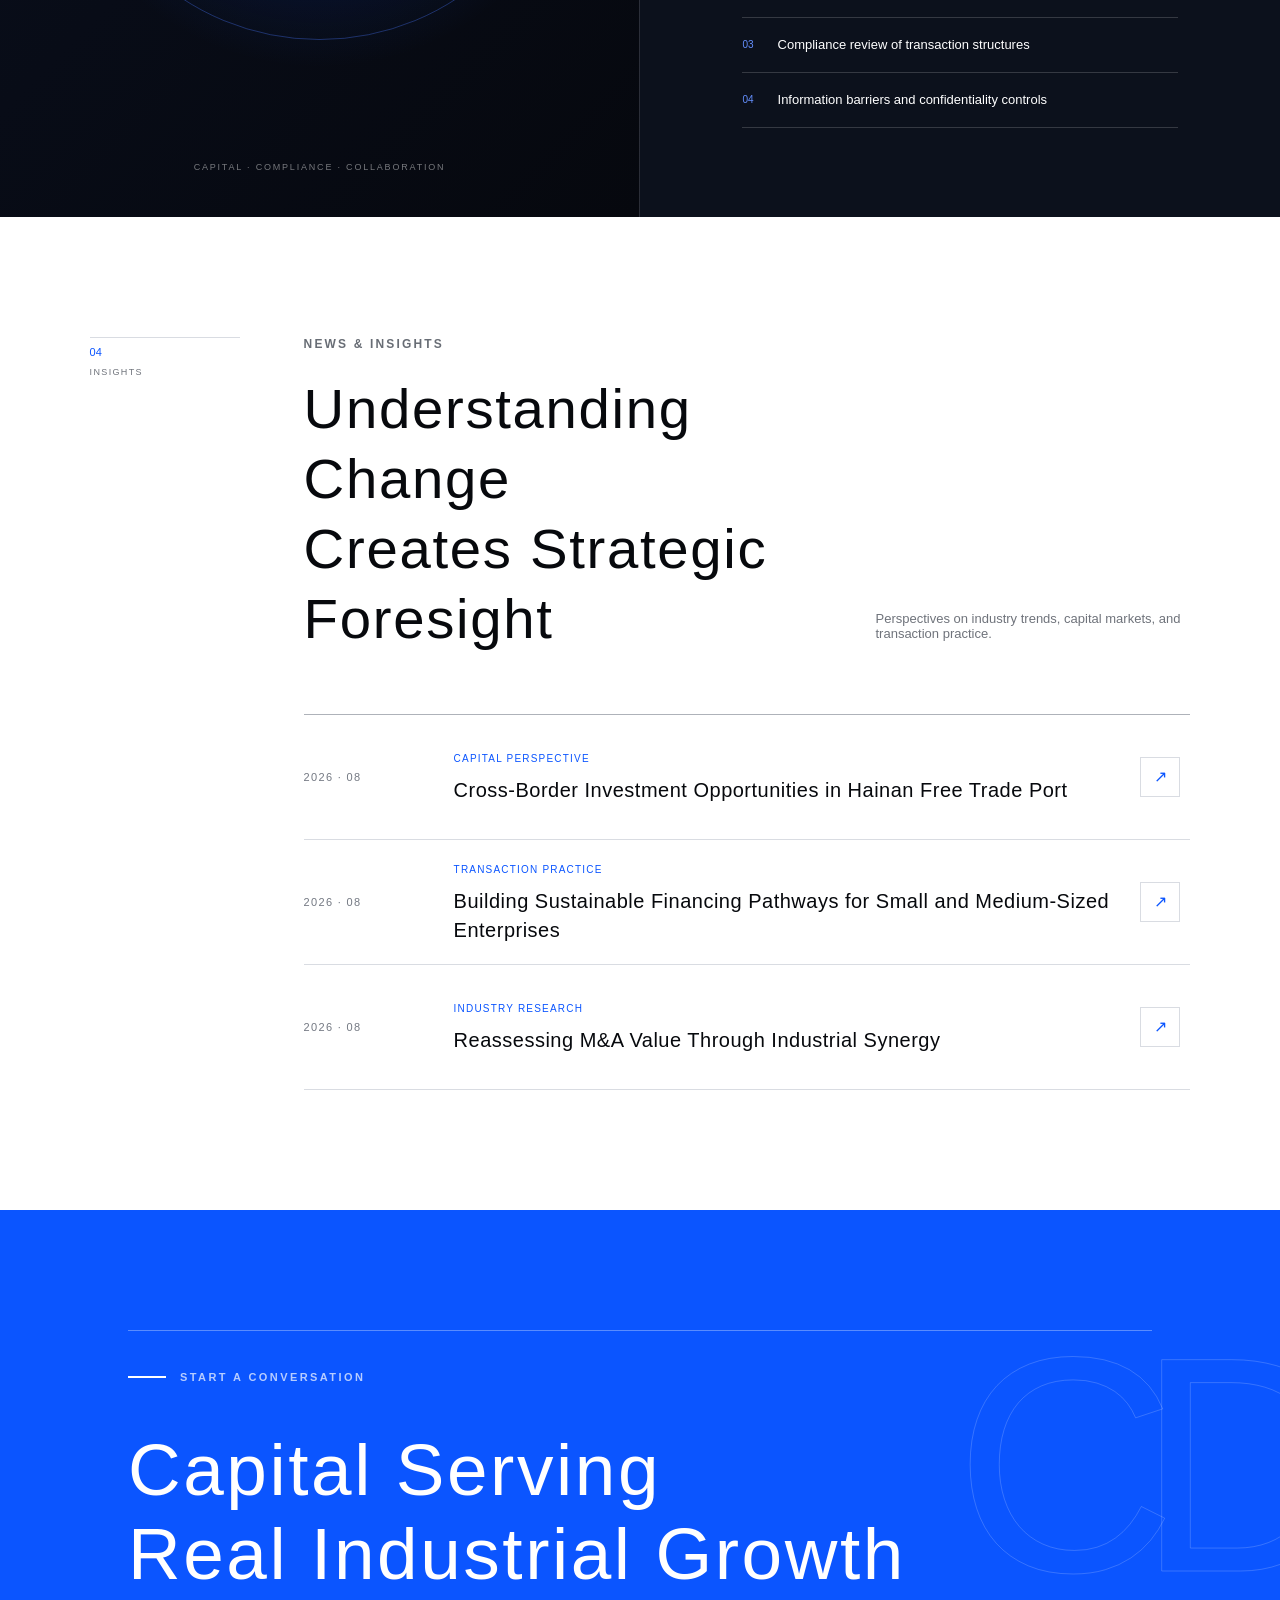
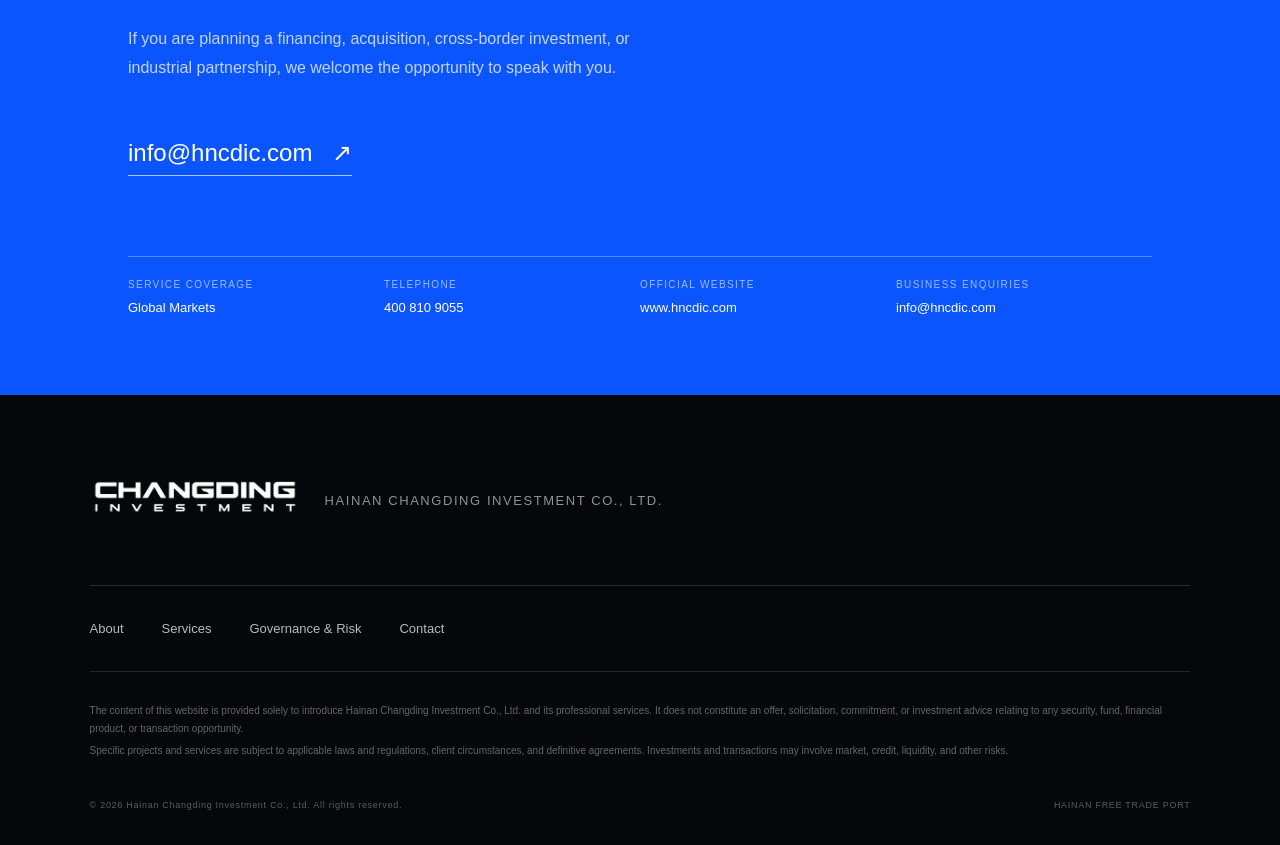
==== commit b58a9fc9: "Clarify global service coverage in English" ====
--- a/en/index.html
+++ b/en/index.html
@@ -4,7 +4,7 @@
   <meta charset="utf-8">
   <meta name="viewport" content="width=device-width,initial-scale=1">
   <title>Hainan Changding Investment Co., Ltd. | Investment Banking &amp; Capital Advisory</title>
-  <meta name="description" content="Hainan Changding Investment Co., Ltd., based in Hainan Free Trade Port, provides corporate finance, M&amp;A, capital strategy, cross-border investment and financing, industrial investment, and capital markets research.">
+  <meta name="description" content="Hainan Changding Investment Co., Ltd., based in Hainan Free Trade Port and serving global markets, provides corporate finance, M&amp;A, capital strategy, cross-border investment and financing, industrial investment, and capital markets research.">
   <meta name="keywords" content="Hainan Changding Investment,investment banking,corporate finance,M&amp;A advisory,cross-border investment,Hainan Free Trade Port">
   <link rel="alternate" hreflang="zh-CN" href="https://hncdic.com/">
   <link rel="alternate" hreflang="en" href="https://hncdic.com/en/">
@@ -40,7 +40,7 @@
     <div class="hero-content">
       <p class="eyebrow"><span></span> HAINAN FREE TRADE PORT · INVESTMENT BANKING</p>
       <h1>Connecting Industry &amp; Capital<br>Realizing Enduring Value</h1>
-      <p class="hero-lead">Based in Hainan Free Trade Port, we support capital strategy throughout the corporate lifecycle and deliver clear, prudent, and executable solutions for complex transactions.</p>
+      <p class="hero-lead">Based in Hainan Free Trade Port and serving global markets, we support capital strategy throughout the corporate lifecycle and deliver clear, prudent, and executable solutions for complex transactions.</p>
       <div class="hero-actions"><a class="button button-blue" href="#services">Explore Our Services <span>↗</span></a><a class="button button-ghost" href="#contact">Start a Conversation</a></div>
     </div>
     <div class="hero-side"><div><strong>01</strong><span>Capital Strategy</span></div><div><strong>02</strong><span>Transaction Structuring</span></div><div><strong>03</strong><span>Resource Synergy</span></div></div>
@@ -54,7 +54,7 @@
     <div class="about-main">
       <p class="kicker">ABOUT US</p><h2>Insight Across Cycles<br>Execution Across Transactions</h2>
       <div class="about-copy">
-        <p>Hainan Changding Investment Co., Ltd. is a professional investment and investment banking advisory firm based in Hainan Free Trade Port. We focus on corporate finance, mergers and acquisitions, capital strategy, cross-border investment and financing, industrial investment, and capital markets research, serving enterprises, project sponsors, and industry partners throughout the transaction lifecycle.</p>
+        <p>Hainan Changding Investment Co., Ltd. is a professional investment and investment banking advisory firm based in Hainan Free Trade Port and serving global markets. We focus on corporate finance, mergers and acquisitions, capital strategy, cross-border investment and financing, industrial investment, and capital markets research, serving enterprises, project sponsors, and industry partners throughout the transaction lifecycle.</p>
         <p>We begin with industrial fundamentals and intrinsic value. After identifying material risks, we design practical transaction structures and coordinate capital, industry, market, and professional resources. Changding values long-term partnerships and helps clients build sustainable capital capabilities beyond the outcome of any single financing.</p>
       </div>
       <div class="principles"><div><strong>Expertise</strong><span>Research and judgment as the foundation of every transaction</span></div><div><strong>Prudence</strong><span>Compliance and risk control protecting value boundaries</span></div><div><strong>Long-Term</strong><span>Shared growth as the measure of partnership</span></div></div>
@@ -108,7 +108,7 @@
 
   <section class="contact" id="contact">
     <div class="contact-line"></div><p class="eyebrow"><span></span> START A CONVERSATION</p><h2>Capital Serving<br>Real Industrial Growth</h2><p>If you are planning a financing, acquisition, cross-border investment, or industrial partnership, we welcome the opportunity to speak with you.</p><a class="contact-email" href="mailto:info@hncdic.com">info@hncdic.com <span>↗</span></a>
-    <div class="contact-meta"><div><span>BUSINESS REGION</span><strong>China · Hainan Free Trade Port</strong></div><div><span>TELEPHONE</span><strong><a href="tel:4008109055">400 810 9055</a></strong></div><div><span>OFFICIAL WEBSITE</span><strong>www.hncdic.com</strong></div><div><span>BUSINESS ENQUIRIES</span><strong>info@hncdic.com</strong></div></div>
+    <div class="contact-meta"><div><span>SERVICE COVERAGE</span><strong>Global Markets</strong></div><div><span>TELEPHONE</span><strong><a href="tel:4008109055">400 810 9055</a></strong></div><div><span>OFFICIAL WEBSITE</span><strong>www.hncdic.com</strong></div><div><span>BUSINESS ENQUIRIES</span><strong>info@hncdic.com</strong></div></div>
   </section>
 
   <footer>
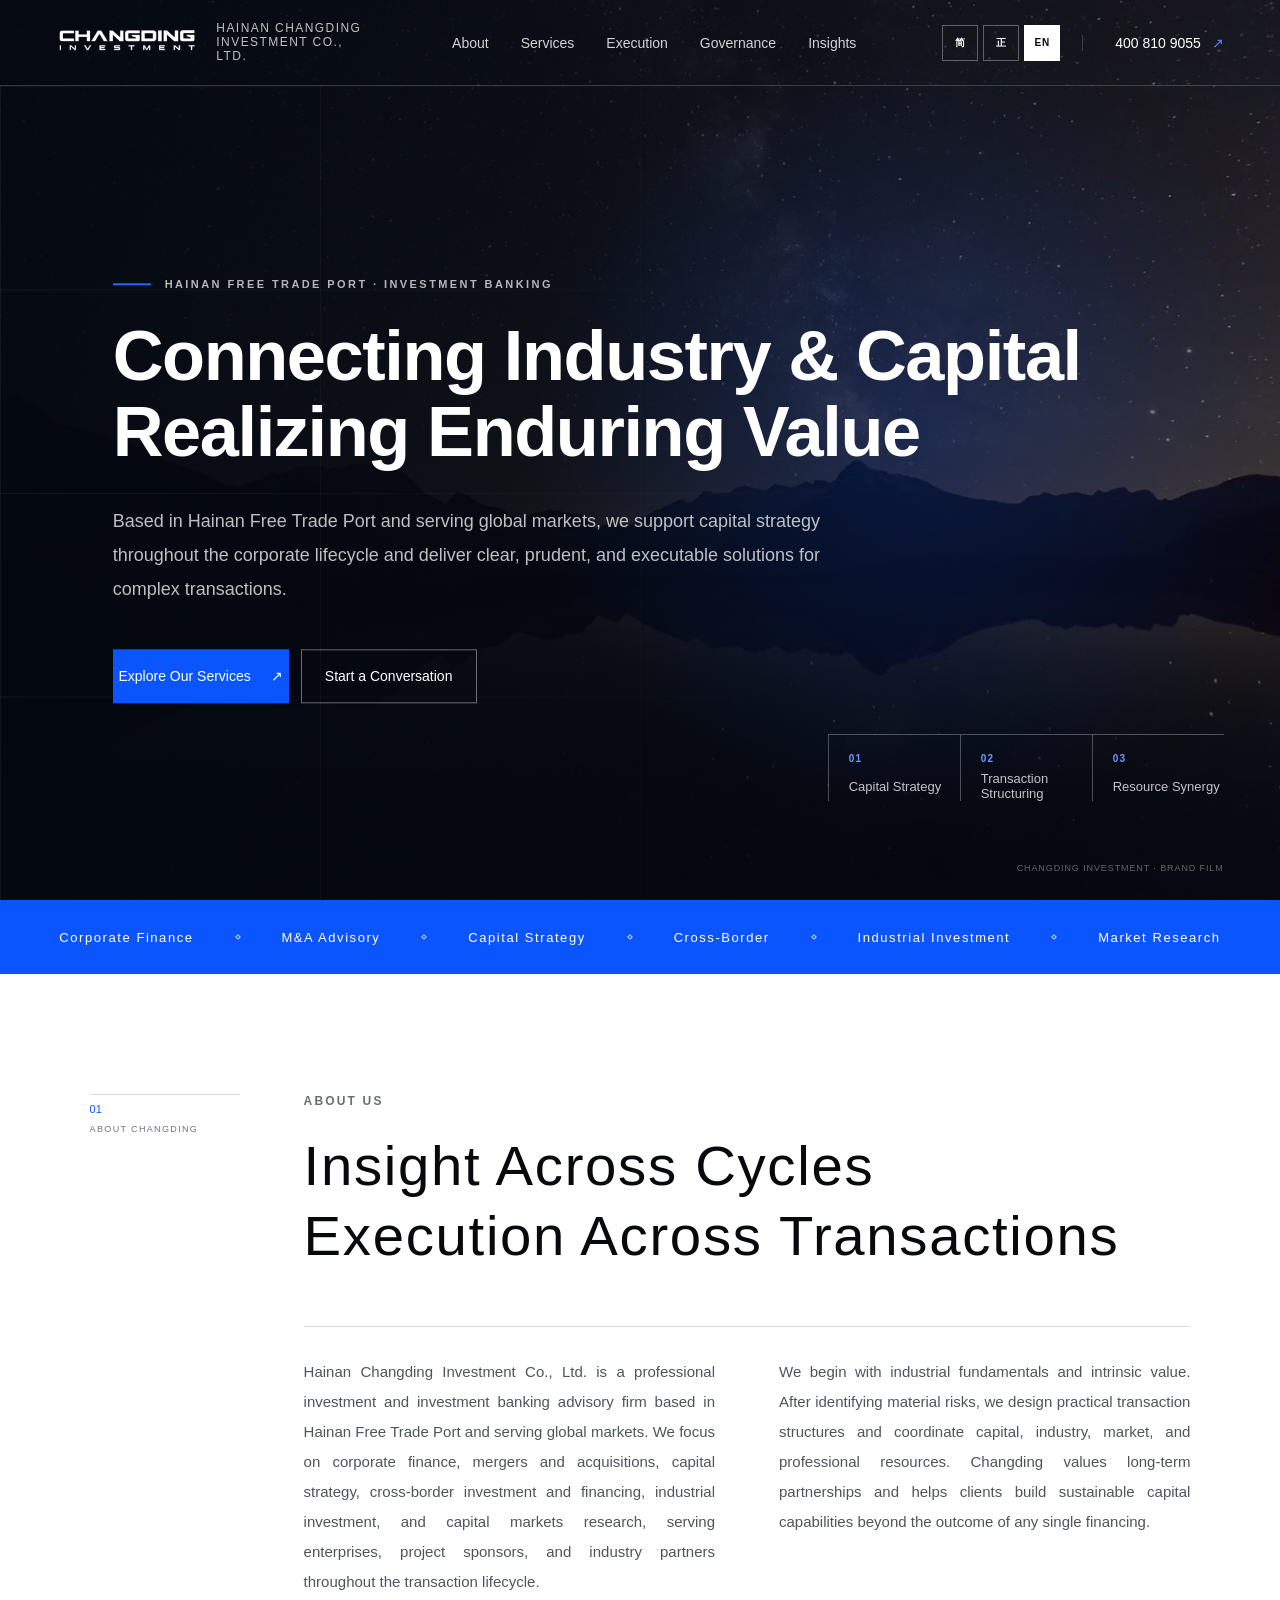
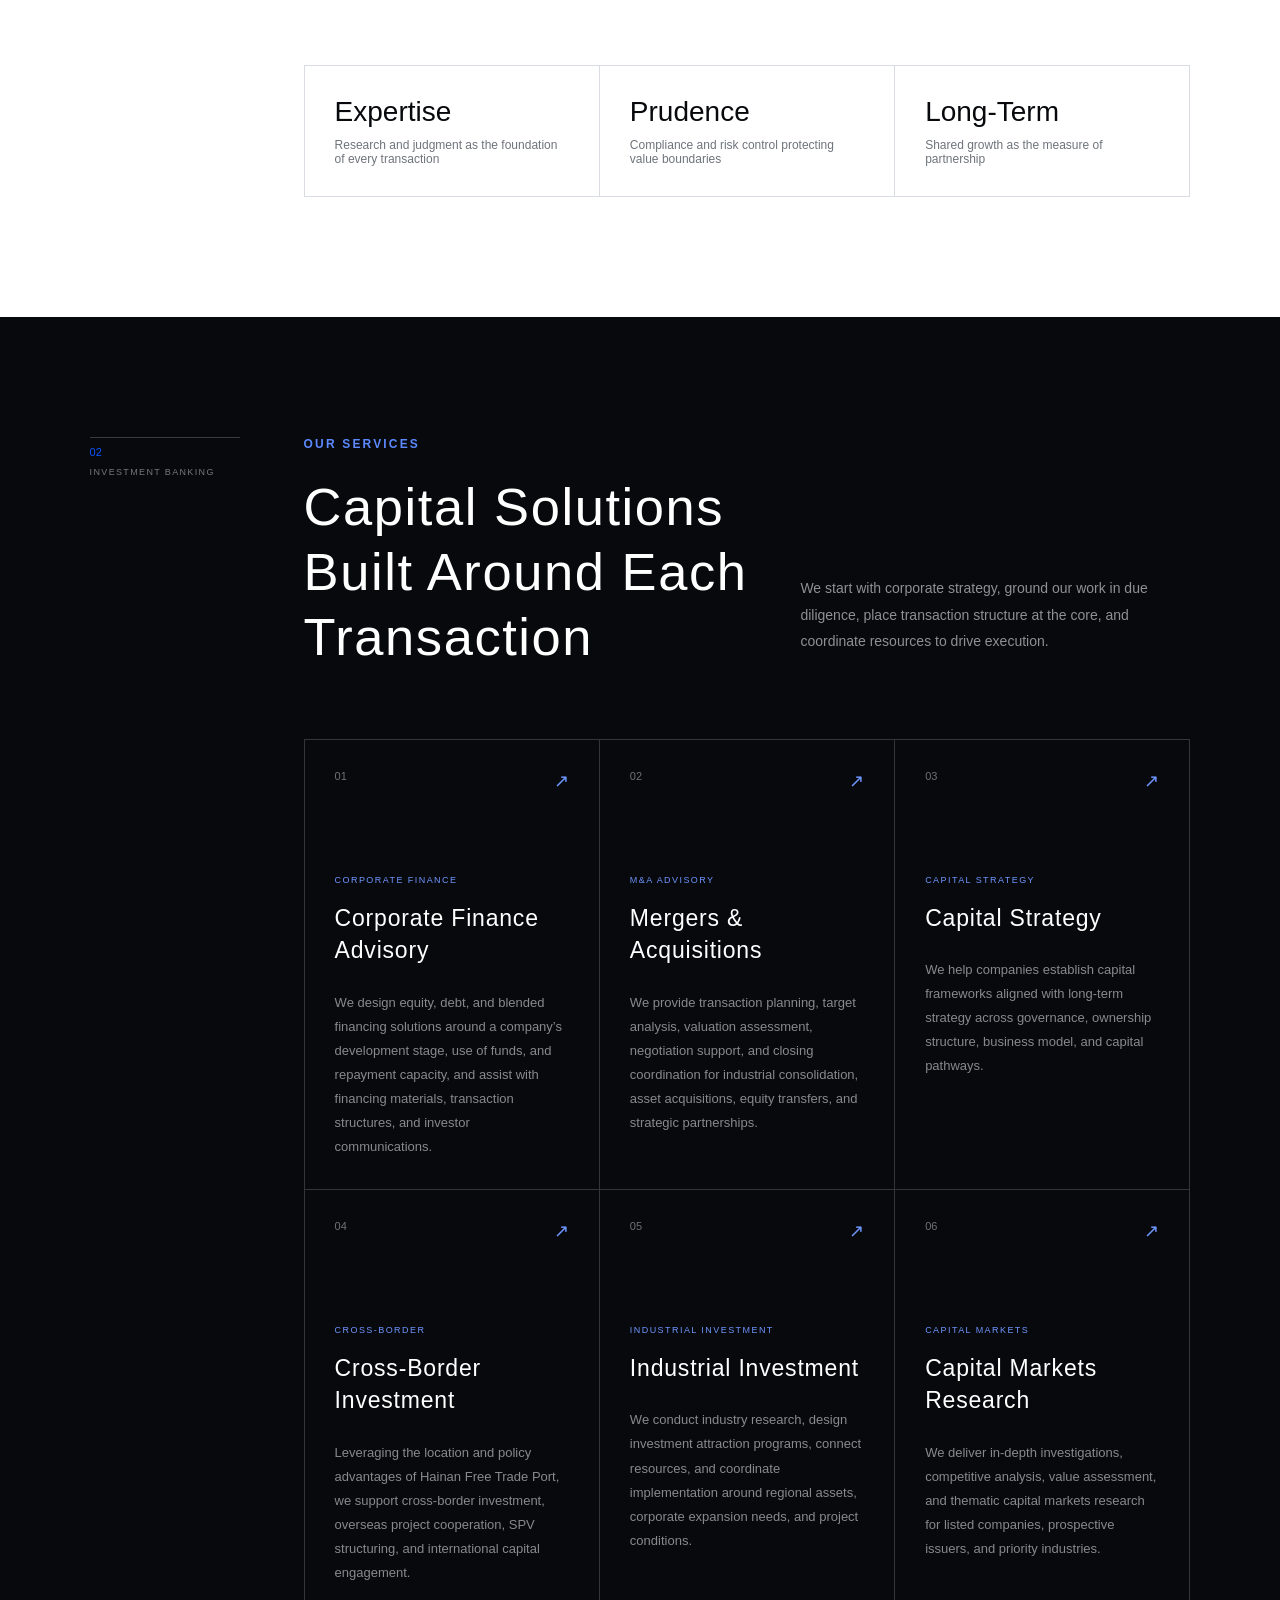
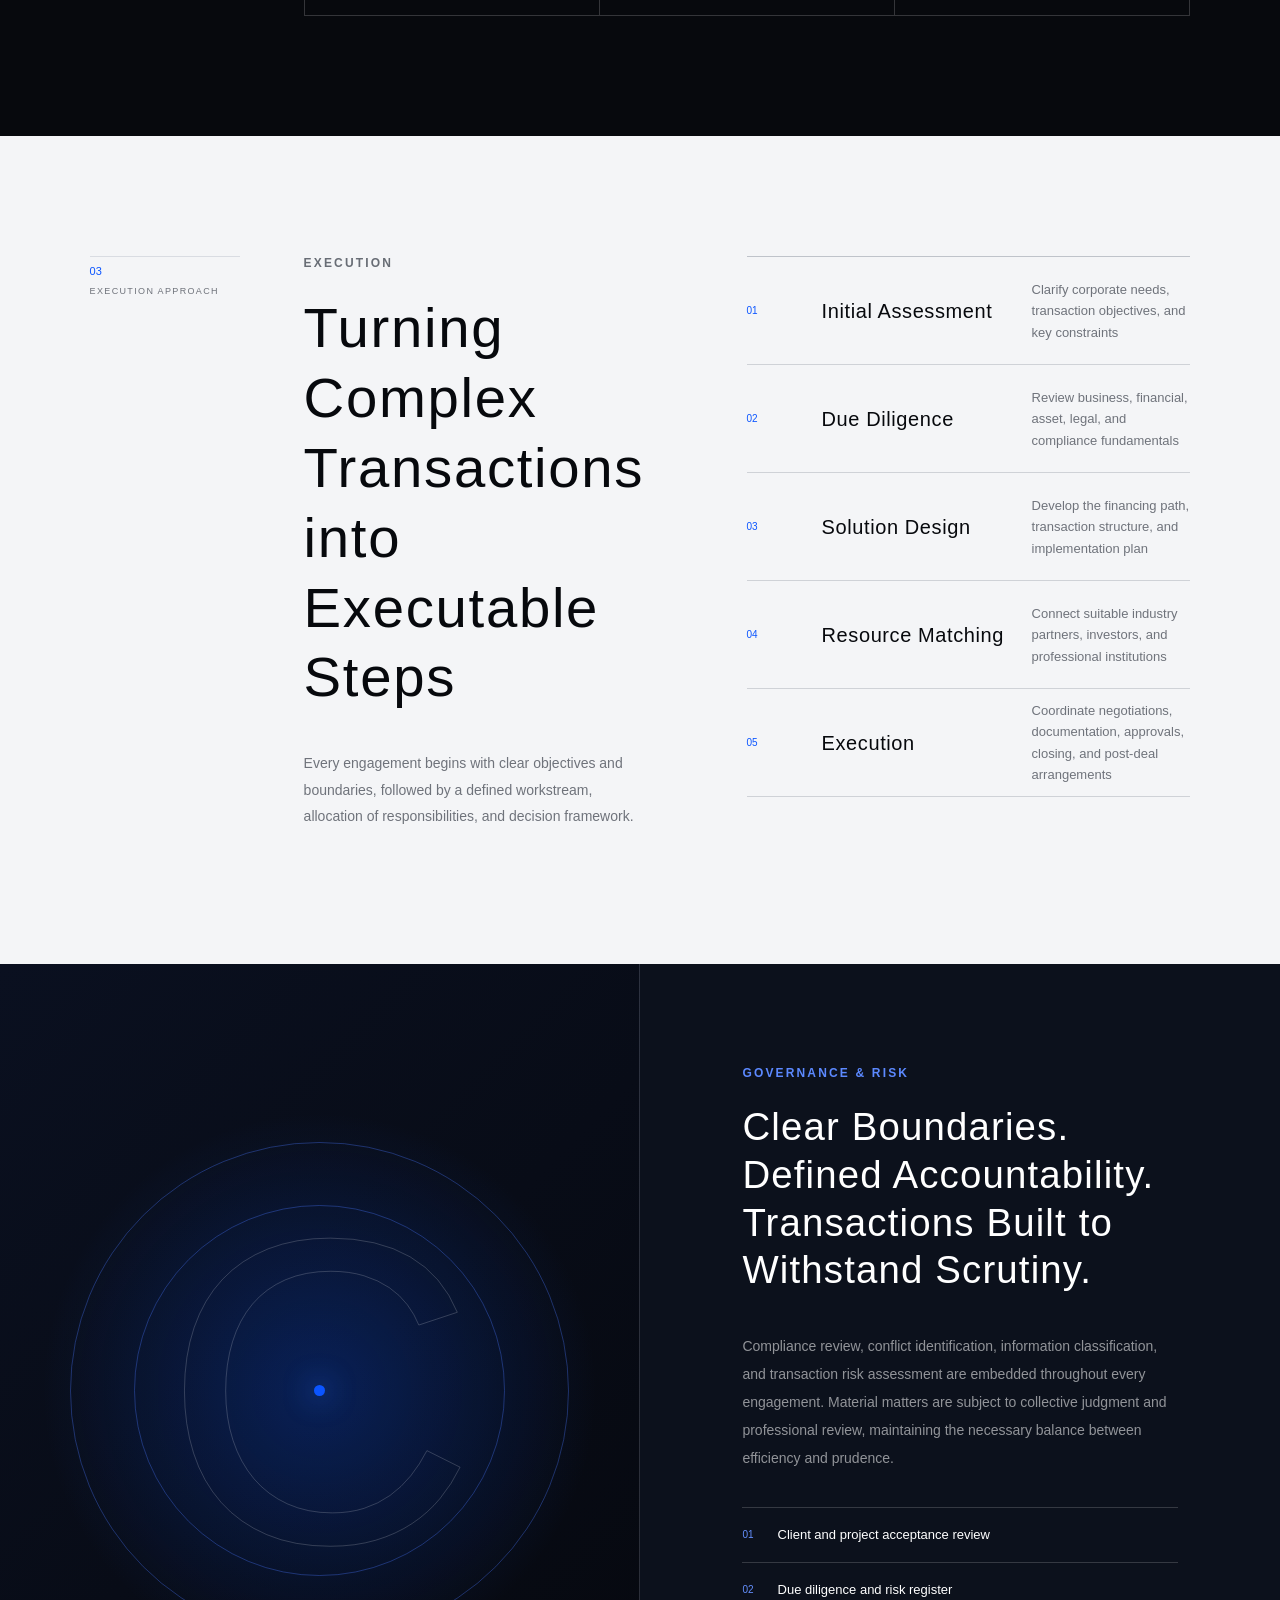
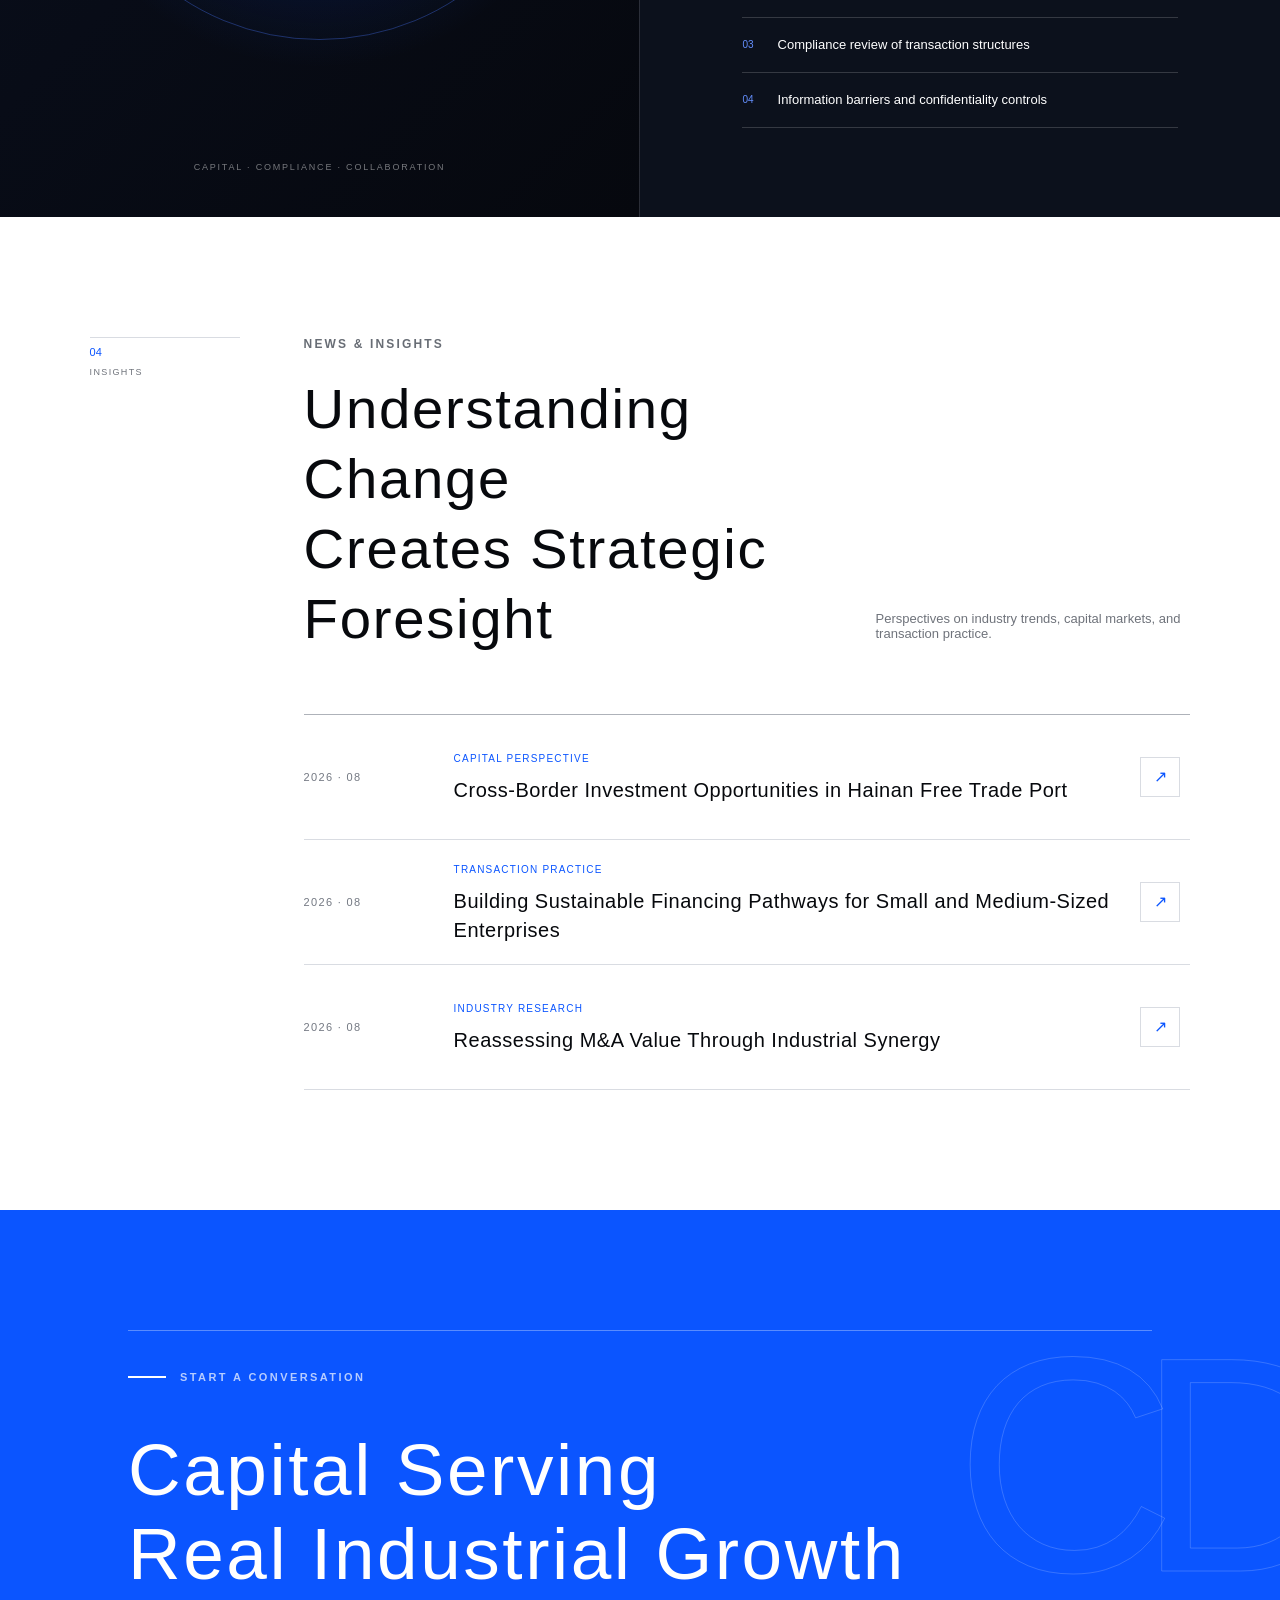
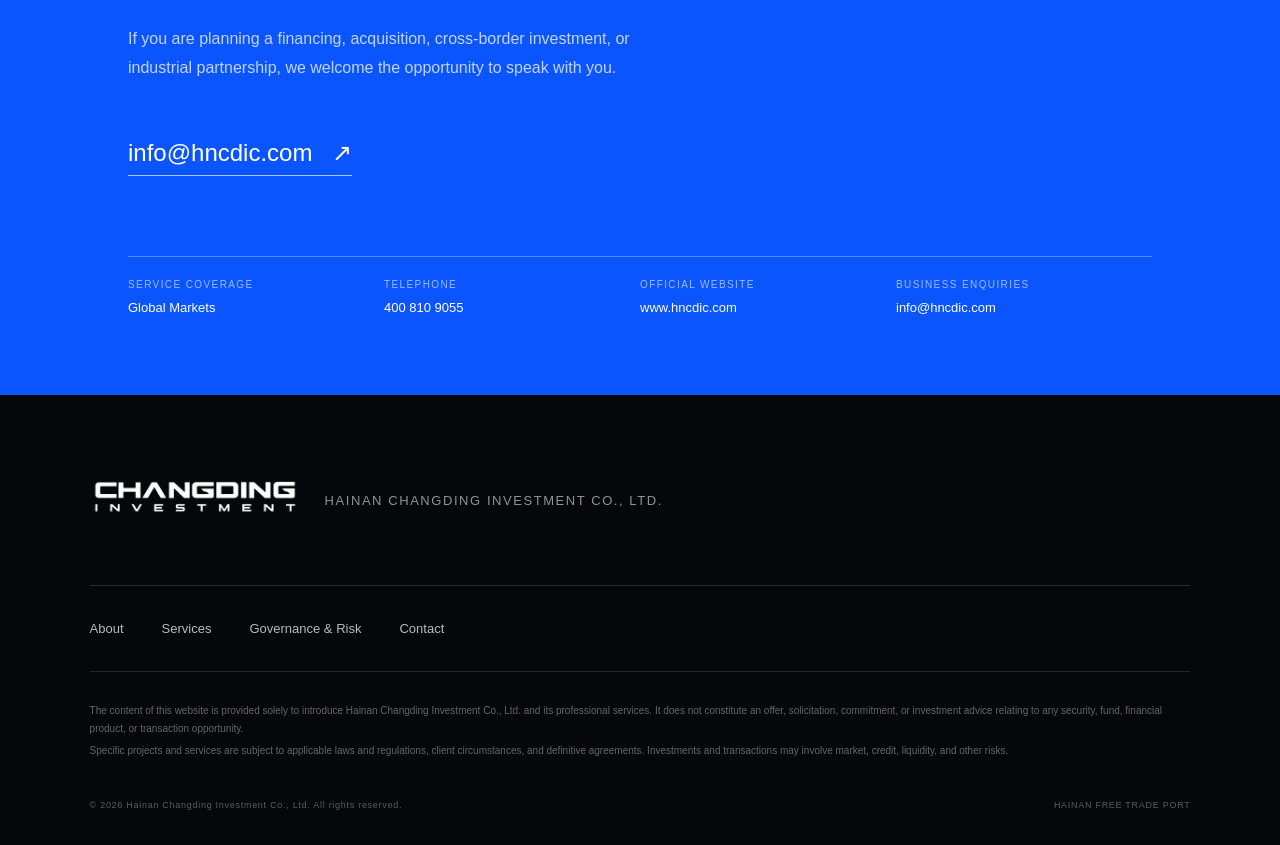
==== commit b9e2ada7: "Add three-language selector to English website" ====
--- a/en/index.html
+++ b/en/index.html
@@ -6,11 +6,12 @@
   <title>Hainan Changding Investment Co., Ltd. | Investment Banking &amp; Capital Advisory</title>
   <meta name="description" content="Hainan Changding Investment Co., Ltd., based in Hainan Free Trade Port and serving global markets, provides corporate finance, M&amp;A, capital strategy, cross-border investment and financing, industrial investment, and capital markets research.">
   <meta name="keywords" content="Hainan Changding Investment,investment banking,corporate finance,M&amp;A advisory,cross-border investment,Hainan Free Trade Port">
-  <link rel="alternate" hreflang="zh-CN" href="https://hncdic.com/">
+  <link rel="alternate" hreflang="zh-Hans" href="https://hncdic.com/">
+  <link rel="alternate" hreflang="zh-Hant" href="https://hncdic.com/zh-hant/">
   <link rel="alternate" hreflang="en" href="https://hncdic.com/en/">
   <link rel="alternate" hreflang="x-default" href="https://hncdic.com/">
   <link rel="icon" href="../favicon.svg" type="image/svg+xml">
-  <link rel="stylesheet" href="../styles.css?v=20260830-8">
+  <link rel="stylesheet" href="../styles.css?v=20260831-9">
 </head>
 <body class="english-page">
 <main>
@@ -23,7 +24,11 @@
       <a href="#about">About</a><a href="#services">Services</a><a href="#approach">Execution</a><a href="#governance">Governance</a><a href="#insights">Insights</a>
     </nav>
     <div class="header-tools">
-      <a class="lang-switch" href="../" lang="zh-CN" aria-label="切换到中文">中文</a>
+      <nav class="language-nav" aria-label="Language selection">
+        <a class="lang-switch" href="../" lang="zh-Hans" aria-label="简体中文">简</a>
+        <a class="lang-switch" href="../zh-hant/" lang="zh-Hant" aria-label="正體中文">正</a>
+        <a class="lang-switch" href="./" lang="en" aria-current="page" aria-label="English">EN</a>
+      </nav>
       <a class="header-contact" href="tel:4008109055">400 810 9055 <span>↗</span></a>
     </div>
     <details class="mobile-menu">
--- a/styles.css
+++ b/styles.css
@@ -15,8 +15,10 @@
 .desktop-nav a:hover { color:#fff; }
 .desktop-nav a:hover::after { right:0; }
 .header-tools { display:flex; align-items:center; gap:22px; }
-.lang-switch { min-width:42px; height:36px; padding:0 10px; display:inline-flex; align-items:center; justify-content:center; border:1px solid rgba(255,255,255,.32); font-size:11px; font-weight:700; letter-spacing:.1em; transition:background .25s ease,border-color .25s ease; }
+.language-nav { display:flex; align-items:center; gap:5px; }
+.lang-switch { min-width:36px; height:36px; padding:0 8px; display:inline-flex; align-items:center; justify-content:center; border:1px solid rgba(255,255,255,.32); font-size:10px; font-weight:700; letter-spacing:.06em; transition:background .25s ease,border-color .25s ease; }
 .lang-switch:hover { background:rgba(255,255,255,.1); border-color:rgba(255,255,255,.65); }
+.lang-switch[aria-current="page"] { background:#fff; border-color:#fff; color:#07090d; }
 .header-contact { border-left:1px solid rgba(255,255,255,.18); padding-left:32px; font-size:14px; }
 .header-contact span { color:#5687ff; margin-left:7px; }
 .mobile-menu { display:none; }
@@ -157,14 +159,15 @@
 }
 
 @media (max-width:760px) {
-  .site-header { height:72px; padding:0 18px; grid-template-columns:1fr auto auto; gap:10px; }
+  .site-header { height:72px; padding:0 14px; grid-template-columns:1fr auto auto; gap:6px; }
   .brand { gap:12px; }
-  .brand img { width:126px; }
+  .brand img { width:110px; }
   .brand span,.desktop-nav,.header-contact { display:none; }
   .header-tools { gap:0; }
-  .lang-switch { min-width:46px; height:44px; padding:0 8px; }
+  .language-nav { gap:3px; }
+  .lang-switch { min-width:30px; height:38px; padding:0 5px; font-size:9px; }
   .mobile-menu { display:block; position:relative; }
-  .mobile-menu summary { min-width:68px; min-height:44px; list-style:none; border:1px solid rgba(255,255,255,.4); padding:0 13px; display:grid; place-items:center; font-size:12px; cursor:pointer; }
+  .mobile-menu summary { min-width:58px; min-height:44px; list-style:none; border:1px solid rgba(255,255,255,.4); padding:0 10px; display:grid; place-items:center; font-size:11px; cursor:pointer; }
   .mobile-menu summary::-webkit-details-marker { display:none; }
   .mobile-menu nav { position:absolute; z-index:30; right:0; top:50px; width:min(250px,calc(100vw - 36px)); padding:12px; background:#080b11; border:1px solid rgba(255,255,255,.16); box-shadow:0 18px 45px rgba(0,0,0,.45); display:grid; }
   .mobile-menu nav a { min-height:46px; padding:0 12px; border-bottom:1px solid rgba(255,255,255,.1); display:flex; align-items:center; font-size:13px; }
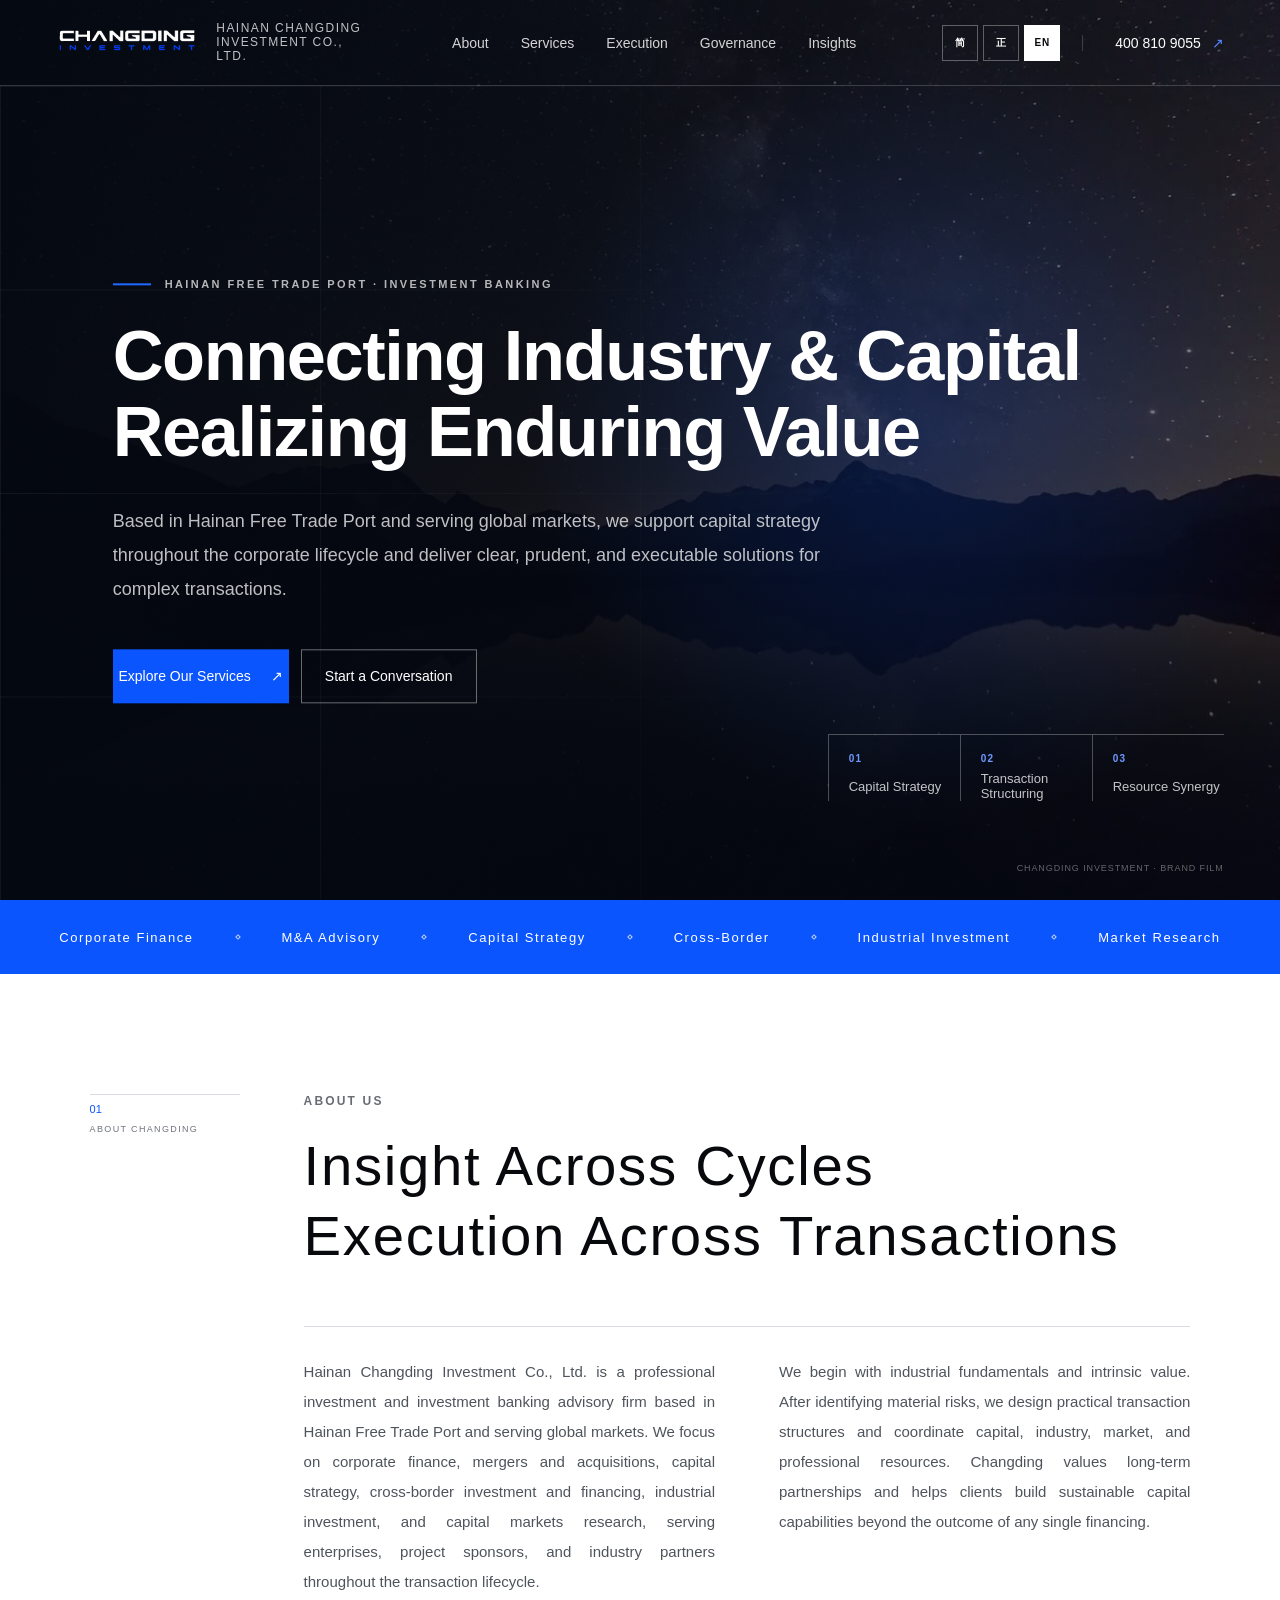
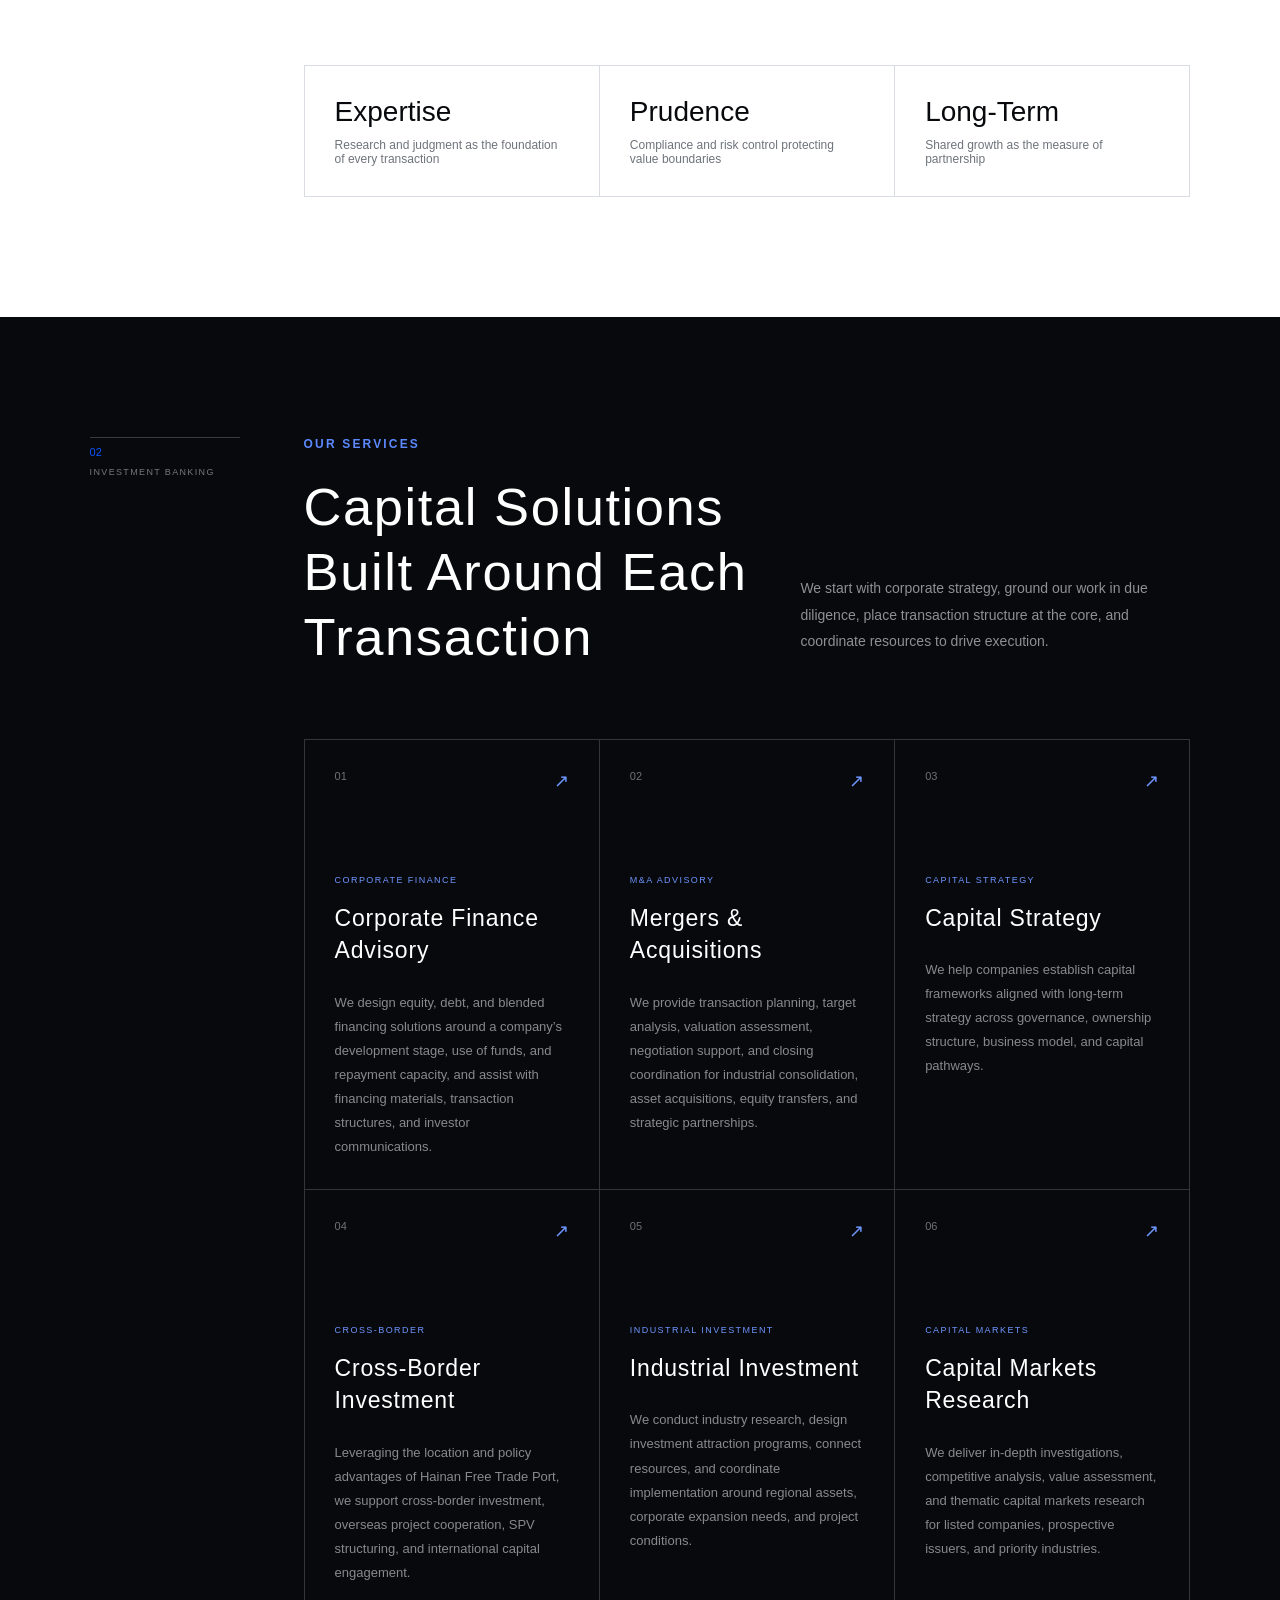
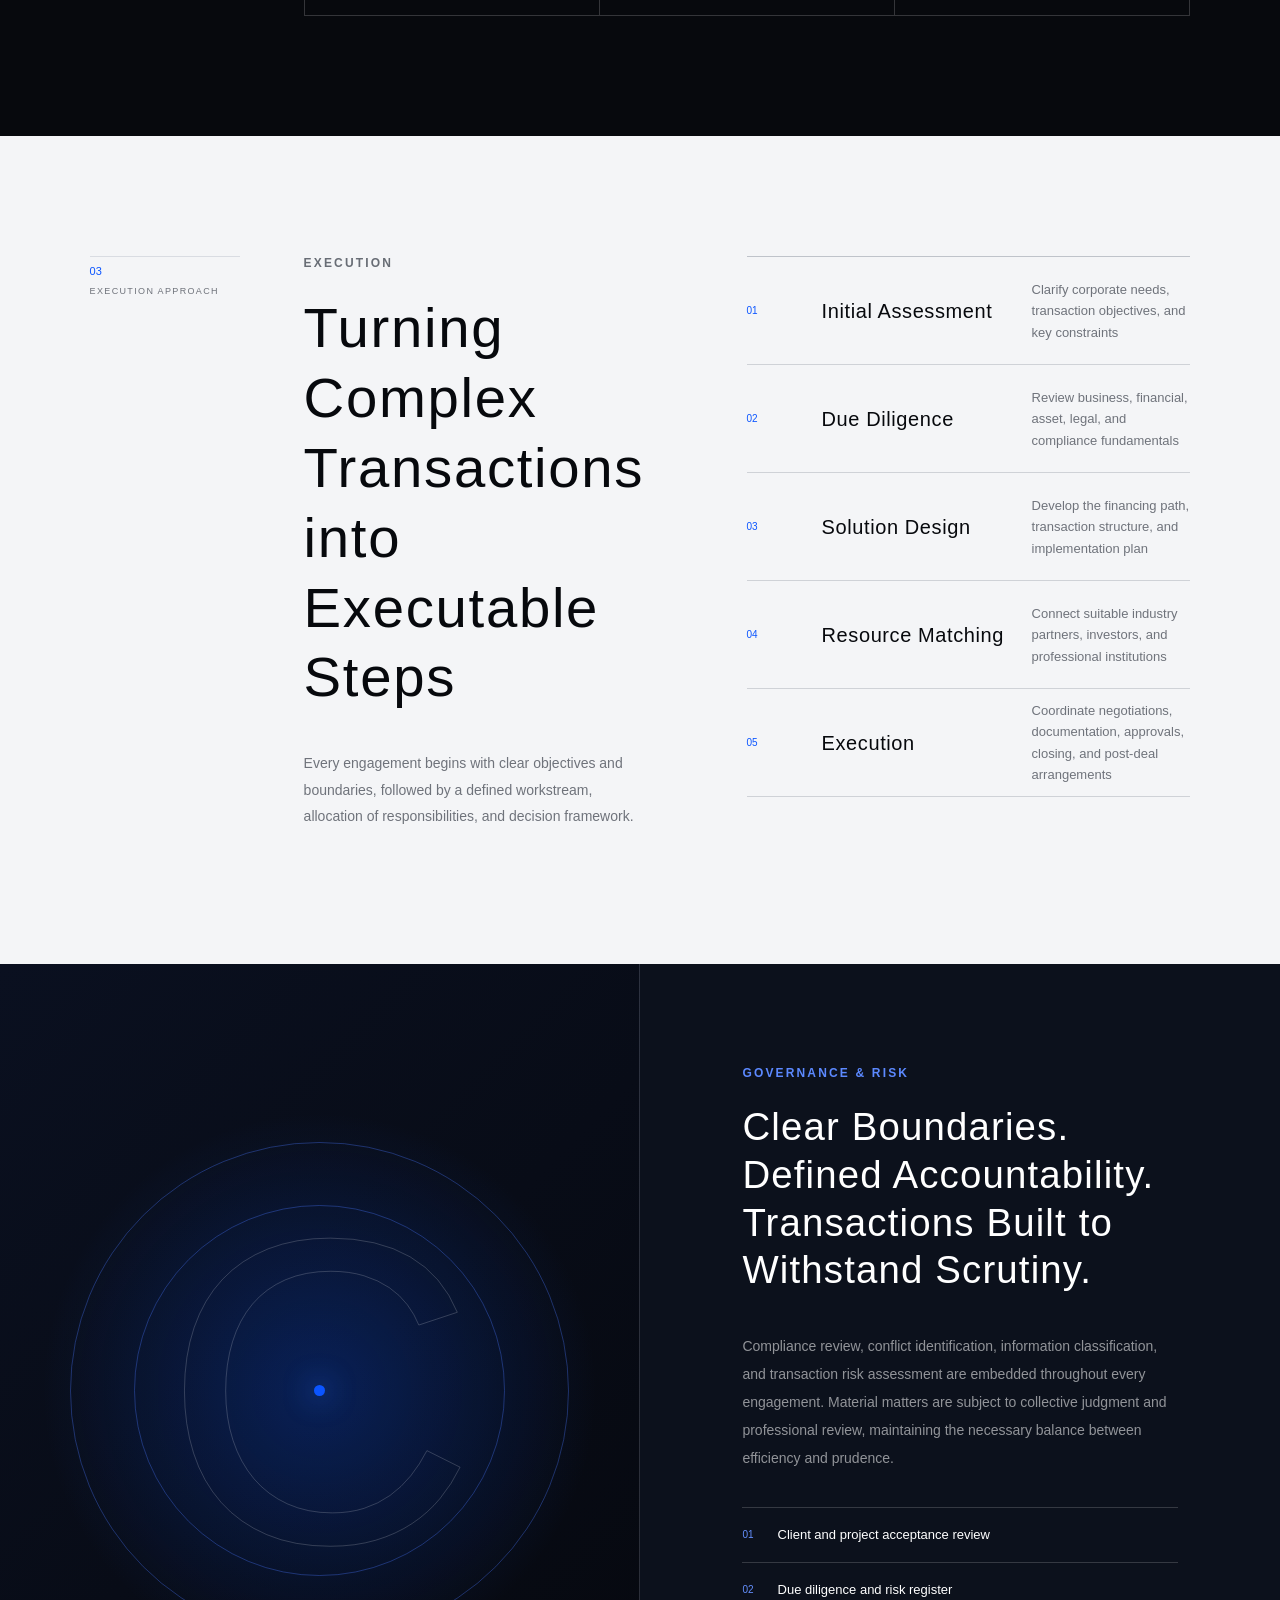
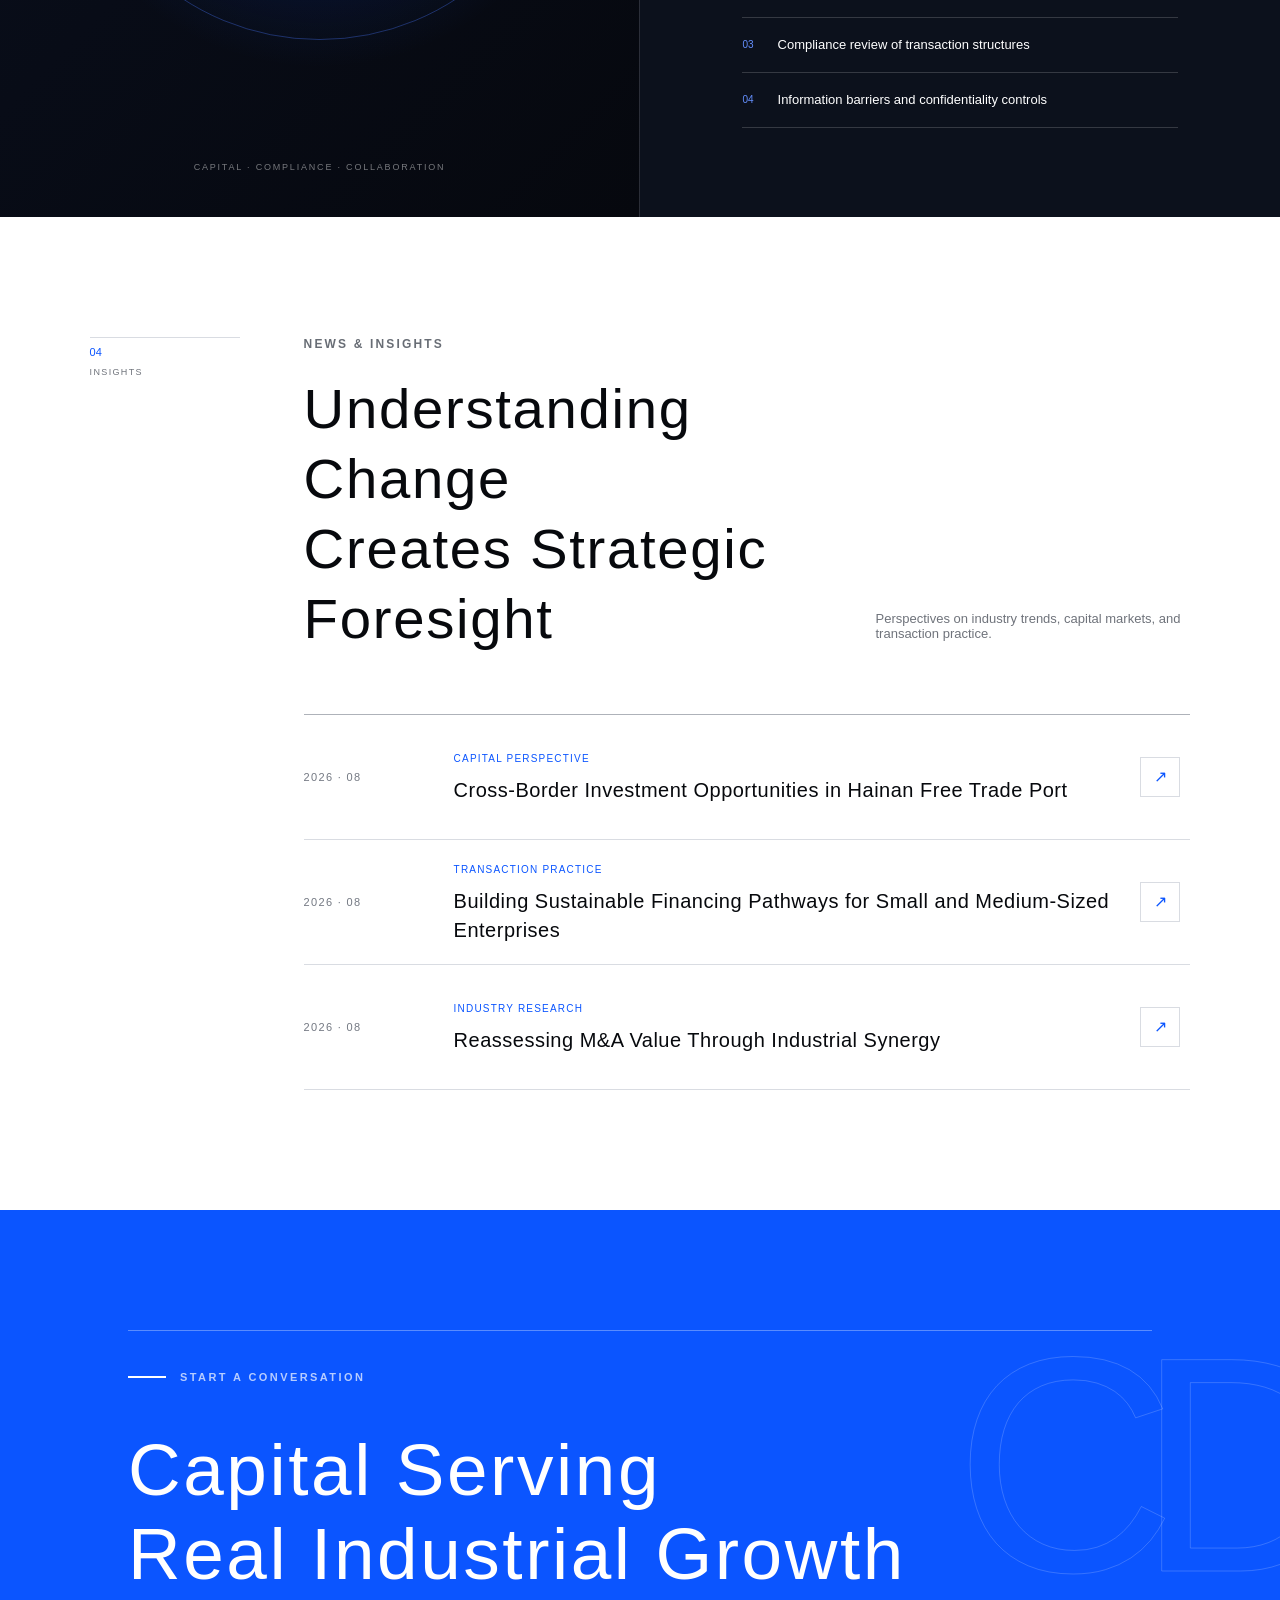
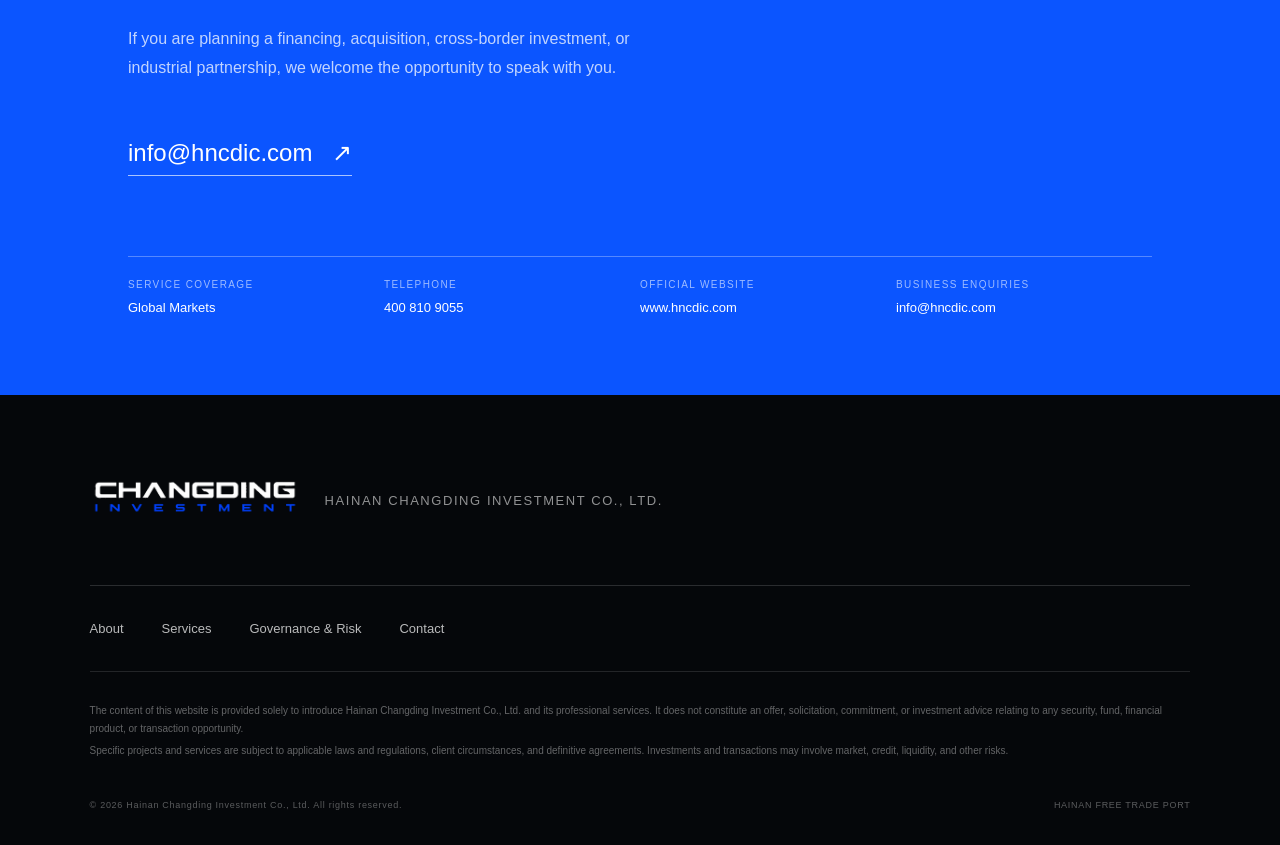
==== commit c79088ae: "Use blue-and-white logo on dark backgrounds" ====
--- a/en/index.html
+++ b/en/index.html
@@ -17,7 +17,7 @@
 <main>
   <header class="site-header">
     <a class="brand" href="#top" aria-label="Hainan Changding Investment homepage">
-      <img src="../changding-logo.png" alt="CHANGDING INVESTMENT">
+      <img src="../changding-logo-dark.png" alt="CHANGDING INVESTMENT">
       <span>HAINAN CHANGDING INVESTMENT CO., LTD.</span>
     </a>
     <nav class="desktop-nav" aria-label="Primary navigation">
@@ -117,7 +117,7 @@
   </section>
 
   <footer>
-    <div class="footer-brand"><img src="../changding-logo.png" alt="CHANGDING INVESTMENT"><p>HAINAN CHANGDING INVESTMENT CO., LTD.</p></div>
+    <div class="footer-brand"><img src="../changding-logo-dark.png" alt="CHANGDING INVESTMENT"><p>HAINAN CHANGDING INVESTMENT CO., LTD.</p></div>
     <div class="footer-links"><a href="#about">About</a><a href="#services">Services</a><a href="#governance">Governance &amp; Risk</a><a href="#contact">Contact</a></div>
     <div class="legal"><p>The content of this website is provided solely to introduce Hainan Changding Investment Co., Ltd. and its professional services. It does not constitute an offer, solicitation, commitment, or investment advice relating to any security, fund, financial product, or transaction opportunity.</p><p>Specific projects and services are subject to applicable laws and regulations, client circumstances, and definitive agreements. Investments and transactions may involve market, credit, liquidity, and other risks.</p></div>
     <div class="copyright"><span>© 2026 Hainan Changding Investment Co., Ltd. All rights reserved.</span><span>HAINAN FREE TRADE PORT</span></div>
--- a/styles.css
+++ b/styles.css
@@ -7,7 +7,7 @@
 
 .site-header { height:86px; display:grid; grid-template-columns:310px 1fr auto; align-items:center; padding:0 4.4vw; border-bottom:1px solid rgba(255,255,255,.18); position:absolute; inset:0 0 auto; z-index:20; color:#fff; }
 .brand { display:flex; align-items:center; gap:18px; }
-.brand img { width:142px; filter:brightness(0) invert(1); }
+.brand img { width:142px; }
 .brand span { font-size:12px; letter-spacing:.12em; color:rgba(255,255,255,.75); }
 .desktop-nav { display:flex; justify-content:center; gap:clamp(18px,2.5vw,42px); font-size:14px; }
 .desktop-nav a { position:relative; color:rgba(255,255,255,.82); transition:color .25s ease; }
@@ -131,7 +131,7 @@
 
 footer { background:#05070a; color:#fff; padding:70px 7vw 35px; }
 .footer-brand { display:flex; align-items:center; gap:25px; padding-bottom:50px; border-bottom:1px solid rgba(255,255,255,.15); }
-.footer-brand img { width:210px; filter:brightness(0) invert(1); }
+.footer-brand img { width:210px; }
 .footer-brand p { font-size:13px; letter-spacing:.12em; color:rgba(255,255,255,.56); }
 .footer-links { display:flex; gap:38px; padding:35px 0; font-size:13px; }
 .footer-links a { color:rgba(255,255,255,.72); }
